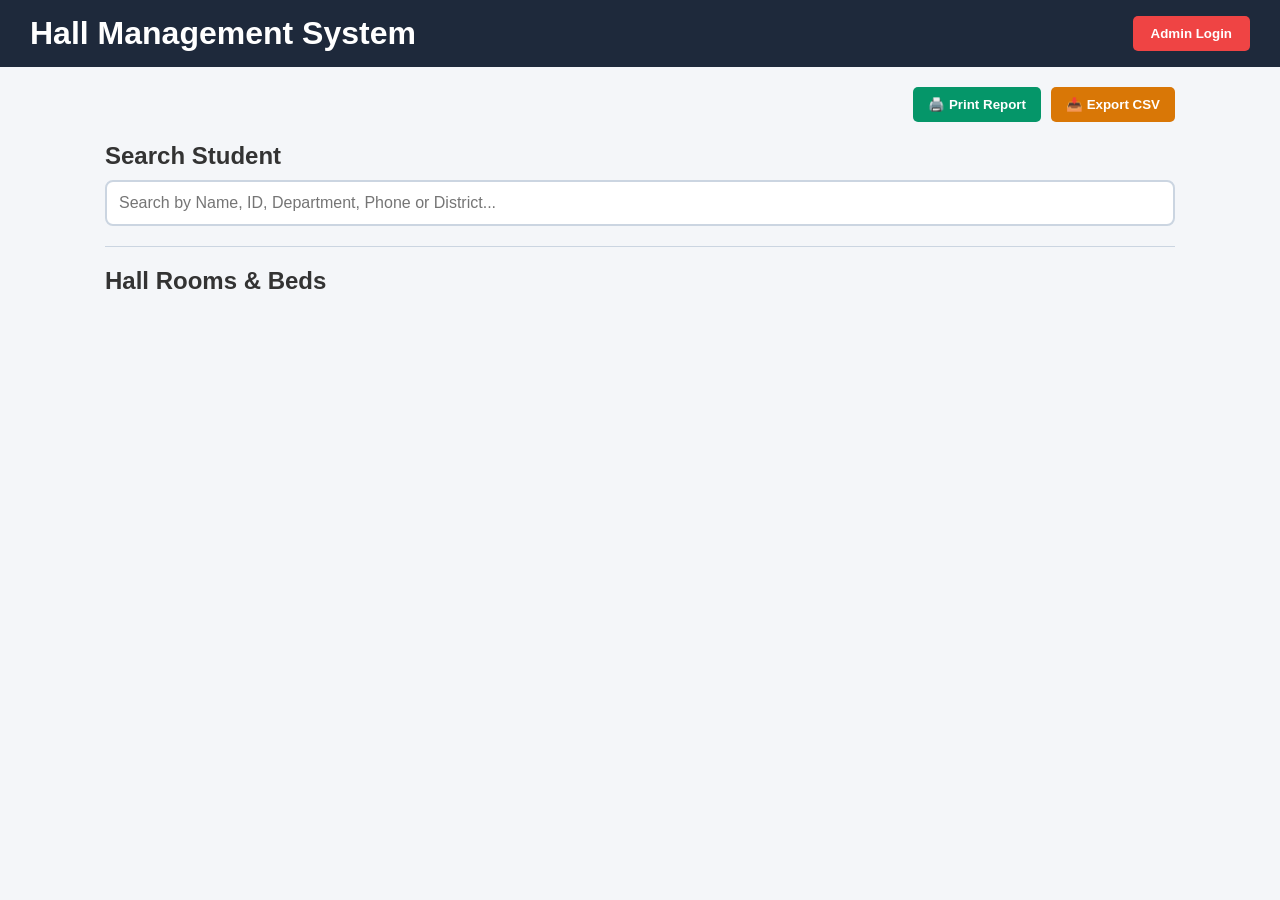
==== index.html @ c1db9e3f "Add files via upload" ====
<!DOCTYPE html>
<html lang="bn">
<head>
    <meta charset="UTF-8">
    <meta name="viewport" content="width=device-width, initial-scale=1.0">
    <title>Hall Management System</title>
    <link rel="stylesheet" href="style.css">
</head>
<body>
    <header>
        <h1>Hall Management System <span id="admin-badge" style="display: none;">(Admin Mode)</span></h1>
        <button id="admin-btn" onclick="toggleAdminMode()">Admin Login</button>
    </header>

    <div class="container">
        <!-- Print & Export Buttons -->
        <div style="display: flex; gap: 10px; margin-bottom: 20px; justify-content: flex-end;">
            <button onclick="printHallReport()" style="background: #059669; color: white; border: none; padding: 10px 15px; border-radius: 5px; cursor: pointer; font-weight: bold;">🖨️ Print Report</button>
            <button onclick="exportToCSV()" style="background: #d97706; color: white; border: none; padding: 10px 15px; border-radius: 5px; cursor: pointer; font-weight: bold;">📥 Export CSV</button>
        </div>

        <section class="search-section">
            <h2>Search Student</h2>
            <input type="text" id="search-input" onkeyup="searchStudent()" placeholder="Search by Name, ID, Department, Phone or District...">
            <div id="search-results"></div>
        </section>
        
        <hr>
        
        <section class="room-section">
            <h2>Hall Rooms & Beds</h2>
            <p id="admin-hint" style="display: none; color: #38bdf8; margin-top: 5px; font-size: 14px;">
                * Admin Mode Active: Click on any <b>Empty Bed</b> to add a student, or click an <b>Occupied Bed</b> to view/edit/remove.
            </p>
            <div id="room-list" class="room-grid"></div>
        </section>
    </div>

    <!-- Add Student Modal -->
    <div id="admin-modal" class="modal">
        <div class="modal-content">
            <span class="close-btn" onclick="closeAdminPanel()">&times;</span>
            <h2>Add Student to Seat</h2>
            <form id="add-student-form" onsubmit="saveStudent(event)">
                <input type="text" id="st-name" placeholder="Student Name" required>
                <input type="text" id="st-id" placeholder="Student ID" required>
                <input type="text" id="st-dept" placeholder="Department" required>
                <input type="text" id="st-phone" placeholder="Phone Number" required>
                <input type="text" id="st-blood" placeholder="Blood Group (e.g. A+)" required>
                <input type="text" id="st-district" placeholder="District" required>
                
                <div style="display: flex; gap: 8px;">
                    <input type="number" id="st-floor" placeholder="Floor" readonly required style="background: #e2e8f0; color: #333; cursor: not-allowed;">
                    <input type="number" id="st-room" placeholder="Room" readonly required style="background: #e2e8f0; color: #333; cursor: not-allowed;">
                    <input type="text" id="st-bed" placeholder="Bed" readonly required style="background: #e2e8f0; color: #333; cursor: not-allowed;">
                </div>
                
                <label style="font-size: 13px; font-weight: bold; margin-top: 8px; display: block; text-align: left;">Upload Student Photo:</label>
                <input type="file" id="st-image-file" accept="image/*">
                
                <button type="submit" class="submit-btn">Save Student Data</button>
            </form>
        </div>
    </div>

    <!-- Edit Student Modal -->
    <div id="edit-modal" class="modal">
        <div class="modal-content">
            <span class="close-btn" onclick="closeEditModal()">&times;</span>
            <h2>Edit Student Information</h2>
            <form id="edit-student-form" onsubmit="updateStudent(event)">
                <input type="hidden" id="edit-st-original-id">
                <input type="text" id="edit-st-name" placeholder="Student Name" required>
                <input type="text" id="edit-st-id" placeholder="Student ID" required>
                <input type="text" id="edit-st-dept" placeholder="Department" required>
                <input type="text" id="edit-st-phone" placeholder="Phone Number" required>
                <input type="text" id="edit-st-blood" placeholder="Blood Group (e.g. A+)" required>
                <input type="text" id="edit-st-district" placeholder="District" required>
                
                <div style="display: flex; gap: 8px;">
                    <input type="number" id="edit-st-floor" placeholder="Floor" readonly required style="background: #e2e8f0; color: #333; cursor: not-allowed;">
                    <input type="number" id="edit-st-room" placeholder="Room" readonly required style="background: #e2e8f0; color: #333; cursor: not-allowed;">
                    <input type="text" id="edit-st-bed" placeholder="Bed" readonly required style="background: #e2e8f0; color: #333; cursor: not-allowed;">
                </div>
                
                <button type="submit" class="submit-btn" style="background: #0284c7; margin-top: 15px;">Update Student Data</button>
            </form>
        </div>
    </div>

    <!-- Info Modal -->
    <div id="info-modal" class="modal">
        <div class="modal-content" style="max-width: 550px;">
            <span class="close-btn" onclick="closeInfoModal()">&times;</span>
            <h2>Student Information</h2>
            <div id="student-details-container" style="display: flex; gap: 20px; align-items: center; margin-top: 15px; text-align: left;">
                <div id="student-details" style="flex: 1;"></div>
                <div id="student-image-box" style="width: 130px; text-align: center;">
                    <img id="st-profile-pic" src="" alt="Student Photo" style="width: 120px; height: 140px; object-fit: cover; border-radius: 8px; border: 2px solid #cbd5e1;">
                </div>
            </div>
            <div id="admin-actions-container" style="margin-top: 20px; display: flex; justify-content: flex-end; gap: 10px;"></div>
        </div>
    </div>

    <script src="script.js" type="module"></script>
</body>
</html>
---- style.css ----
* {
    box-sizing: border-box;
    font-family: 'Segoe UI', Tahoma, Geneva, Verdana, sans-serif;
    margin: 0;
    padding: 0;
}

body {
    background-color: #f4f6f9;
    color: #333;
    transition: background-color 0.3s ease, color 0.3s ease;
}

header {
    background-color: #1e293b;
    color: white;
    padding: 15px 30px;
    display: flex;
    justify-content: space-between;
    align-items: center;
}

#admin-badge {
    font-size: 14px;
    background-color: #ef4444;
    padding: 3px 8px;
    border-radius: 4px;
    vertical-align: middle;
}

#admin-btn {
    background-color: #ef4444;
    color: white;
    border: none;
    padding: 10px 18px;
    border-radius: 5px;
    cursor: pointer;
    font-weight: bold;
}

.container {
    max-width: 1100px;
    margin: 20px auto;
    padding: 0 15px;
}

.search-section {
    margin-bottom: 20px;
}

#search-input {
    width: 100%;
    padding: 12px;
    margin-top: 10px;
    font-size: 16px;
    border: 2px solid #cbd5e1;
    border-radius: 8px;
}

hr {
    border: 0;
    border-top: 1px solid #cbd5e1;
    margin: 20px 0;
}

.room-grid {
    display: grid;
    grid-template-columns: repeat(auto-fill, minmax(250px, 1fr));
    gap: 20px;
    margin-top: 20px;
}

.room-card {
    background: white;
    border-radius: 8px;
    padding: 15px;
    box-shadow: 0 4px 6px rgba(0,0,0,0.1);
}

.bed-container {
    display: flex;
    gap: 10px;
    flex-wrap: wrap;
    margin-top: 10px;
}

.bed {
    padding: 8px 12px;
    border-radius: 5px;
    font-size: 14px;
    font-weight: bold;
    cursor: pointer;
}

.bed.occupied {
    background-color: #fca5a5;
    color: #991b1b;
    border: 1px solid #ef4444;
}

.bed.empty {
    background-color: #86efac;
    color: #166534;
    border: 1px solid #22c55e;
}

/* Admin Mode Dark Theme */
body.admin-mode {
    background-color: #090d16;
    color: #f8fafc;
}

body.admin-mode header {
    background-color: #000000;
    border-bottom: 1px solid #1e293b;
}

body.admin-mode #search-input {
    background-color: #1e293b;
    color: white;
    border-color: #334155;
}

body.admin-mode hr {
    border-top-color: #1e293b;
}

body.admin-mode .room-card {
    background-color: #111827;
    border: 1px solid #1f2937;
    box-shadow: 0 4px 10px rgba(0,0,0,0.5);
}

body.admin-mode .modal-content {
    background-color: #1e293b;
    color: #f8fafc;
    border: 1px solid #334155;
}

body.admin-mode form input {
    background-color: #0f172a;
    color: white;
    border-color: #334155;
}

/* Modal Styling */
.modal {
    display: none;
    position: fixed;
    top: 0; 
    left: 0; 
    width: 100%; 
    height: 100%;
    background: rgba(0,0,0,0.75);
    justify-content: center;
    align-items: center;
    z-index: 1000;
}

.modal-content {
    background: white;
    padding: 25px;
    border-radius: 8px;
    width: 90%;
    max-width: 450px;
    position: relative;
}

.close-btn {
    position: absolute;
    top: 10px; 
    right: 15px;
    font-size: 24px;
    cursor: pointer;
}

form input {
    width: 100%;
    padding: 8px;
    margin: 6px 0;
    border: 1px solid #ccc;
    border-radius: 4px;
}

.submit-btn {
    width: 100%;
    background: #2563eb;
    color: white;
    padding: 10px;
    border: none;
    margin-top: 10px;
    cursor: pointer;
    border-radius: 4px;
    font-weight: bold;
}

.edit-btn {
    background: #0284c7;
    color: white;
    border: none;
    padding: 8px 14px;
    border-radius: 5px;
    cursor: pointer;
    font-weight: bold;
}

.delete-btn {
    background: #dc2626;
    color: white;
    border: none;
    padding: 8px 14px;
    border-radius: 5px;
    cursor: pointer;
    font-weight: bold;
}
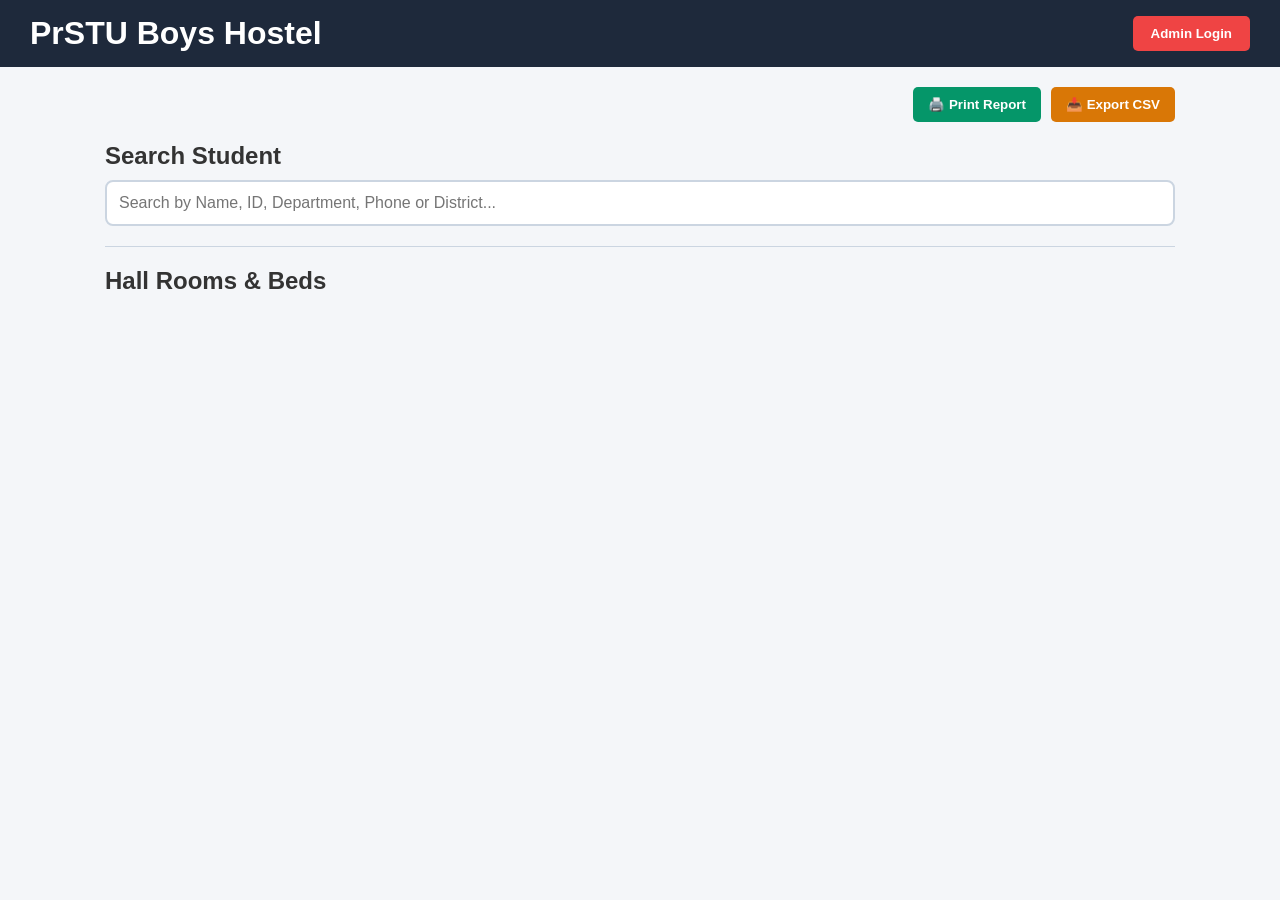
==== commit c30c35ff: "Add files via upload" ====
--- a/index.html
+++ b/index.html
@@ -3,12 +3,12 @@
 <head>
     <meta charset="UTF-8">
     <meta name="viewport" content="width=device-width, initial-scale=1.0">
-    <title>Hall Management System</title>
+    <title>PrSTU Boys Hostel</title>
     <link rel="stylesheet" href="style.css">
 </head>
 <body>
     <header>
-        <h1>Hall Management System <span id="admin-badge" style="display: none;">(Admin Mode)</span></h1>
+        <h1>PrSTU Boys Hostel <span id="admin-badge" style="display: none;">(Admin Mode)</span></h1>
         <button id="admin-btn" onclick="toggleAdminMode()">Admin Login</button>
     </header>
 
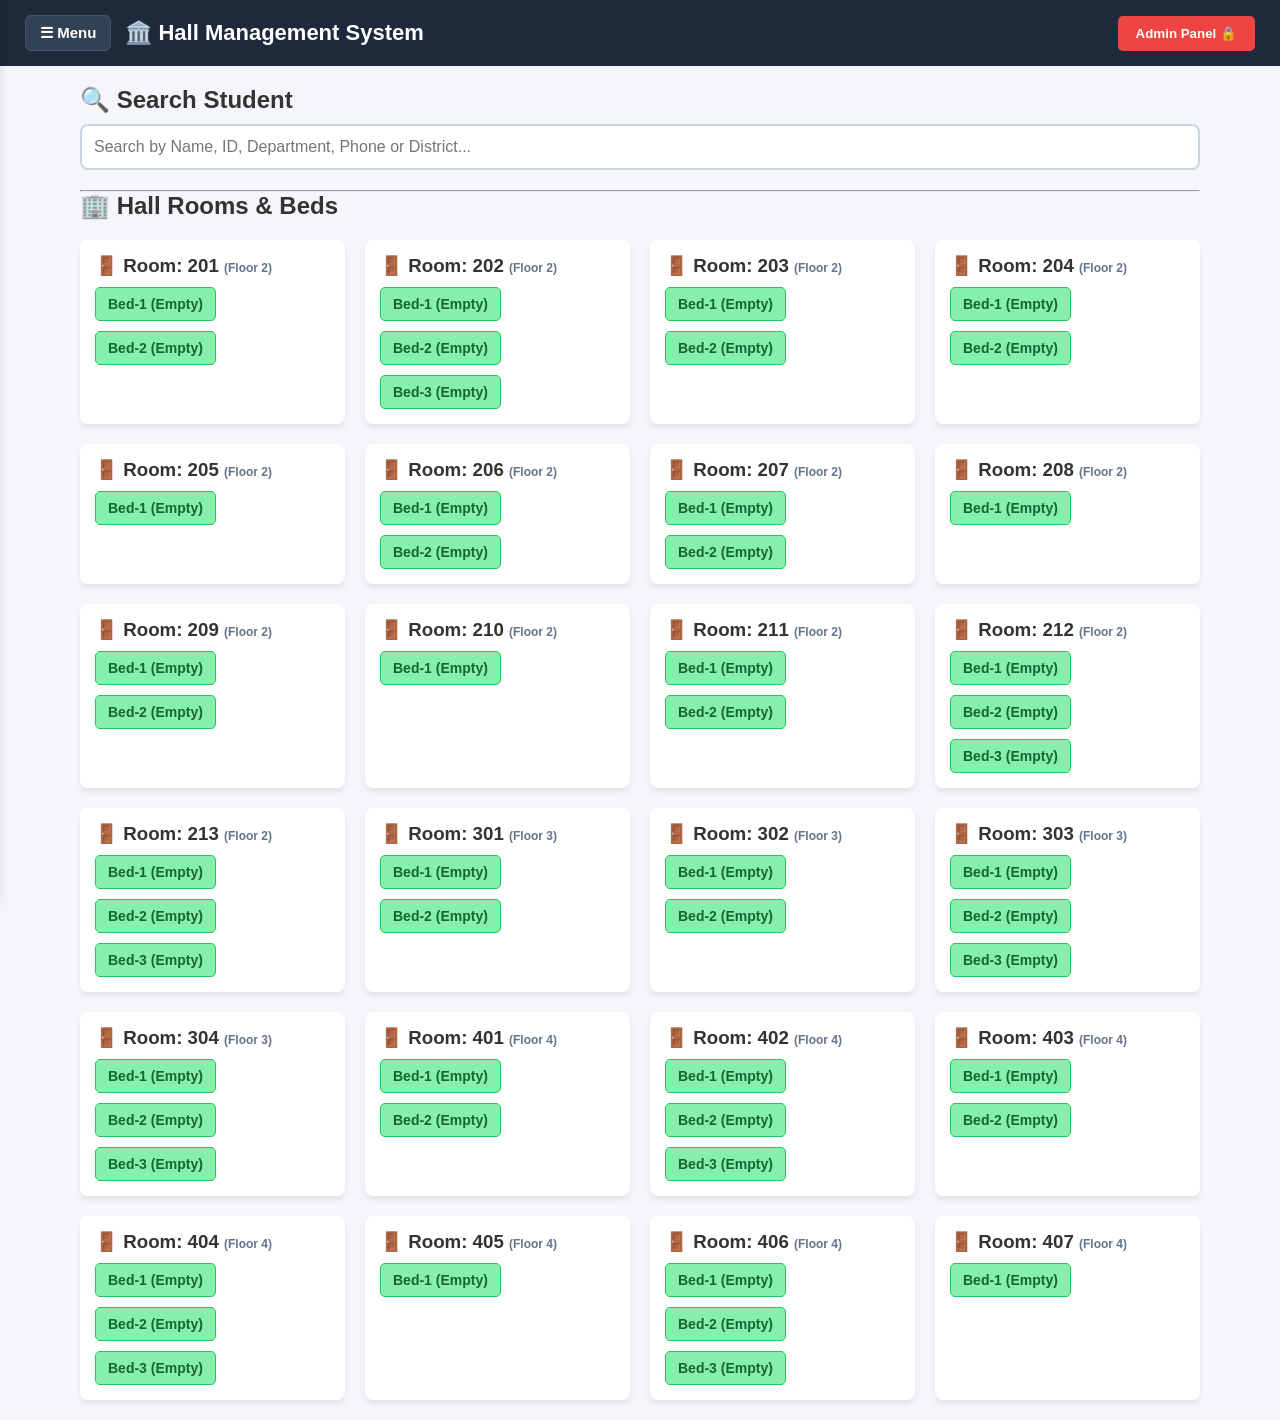
==== commit e4cdd837: "Add files via upload" ====
--- a/index.html
+++ b/index.html
@@ -1,108 +1,72 @@
 <!DOCTYPE html>
 <html lang="bn">
 <head>
-    <meta charset="UTF-8">
-    <meta name="viewport" content="width=device-width, initial-scale=1.0">
-    <title>PrSTU Boys Hostel</title>
-    <link rel="stylesheet" href="style.css">
+  <meta charset="UTF-8">
+  <meta name="viewport" content="width=device-width, initial-scale=1.0">
+  <title>Hall Management System</title>
+  <link rel="stylesheet" href="style.css">
 </head>
 <body>
-    <header>
-        <h1>PrSTU Boys Hostel <span id="admin-badge" style="display: none;">(Admin Mode)</span></h1>
-        <button id="admin-btn" onclick="toggleAdminMode()">Admin Login</button>
-    </header>
 
-    <div class="container">
-        <!-- Print & Export Buttons -->
-        <div style="display: flex; gap: 10px; margin-bottom: 20px; justify-content: flex-end;">
-            <button onclick="printHallReport()" style="background: #059669; color: white; border: none; padding: 10px 15px; border-radius: 5px; cursor: pointer; font-weight: bold;">🖨️ Print Report</button>
-            <button onclick="exportToCSV()" style="background: #d97706; color: white; border: none; padding: 10px 15px; border-radius: 5px; cursor: pointer; font-weight: bold;">📥 Export CSV</button>
+  <!-- Left Slide-Out Navigation Drawer -->
+  <div id="nav-overlay" class="nav-overlay" onclick="closeNavDrawer()"></div>
+  <aside id="left-drawer" class="left-drawer">
+    <div class="drawer-header">
+      <h3>🧭 Navigation</h3>
+      <button class="drawer-close" onclick="closeNavDrawer()">&times;</button>
+    </div>
+    <nav class="drawer-links">
+      <a href="index.html" class="active">🏠 Rooms & Beds</a>
+      <a href="meal.html">🍽️ Meal System</a>
+      <a href="meal-cost.html">🧾 Meal Total Cost</a>
+      <a href="javascript:void(0)" onclick="goToAdminPage()">⚙️ Admin Panel</a>
+      <a href="javascript:void(0)" onclick="goToMealManagerPage()">👨‍🍳 Meal Manager</a>
+    </nav>
+  </aside>
+
+  <!-- Header Section -->
+  <header>
+    <div class="header-left">
+      <button class="menu-btn" onclick="openNavDrawer()">☰ Menu</button>
+      <h1>🏛️ Hall Management System</h1>
+    </div>
+    <button id="admin-btn" onclick="goToAdminPage()">Admin Panel 🔒</button>
+  </header>
+
+  <div class="container">
+
+    <!-- Search Section (User Panel) -->
+    <section class="search-section">
+      <h2>🔍 Search Student</h2>
+      <input type="text" id="search-input" onkeyup="searchStudent()" placeholder="Search by Name, ID, Department, Phone or District...">
+      <div id="search-results"></div>
+    </section>
+
+    <hr>
+
+    <!-- Room List & Visual Bed Layout Section -->
+    <section class="room-section">
+      <h2>🏢 Hall Rooms & Beds</h2>
+      <div id="room-list" class="room-grid"></div>
+    </section>
+
+  </div>
+
+  <!-- Student Info Modal -->
+  <div id="info-modal" class="modal">
+    <div class="modal-content" style="max-width: 550px;">
+      <span class="close-btn" onclick="closeInfoModal()">&times;</span>
+      <h2>👤 Student Information</h2>
+
+      <div id="student-details-container" style="display: flex; gap: 20px; align-items: center; margin-top: 15px; text-align: left;">
+        <div id="student-details" style="flex: 1;"></div>
+        <div id="student-image-box" style="width: 130px; text-align: center;">
+          <img id="st-profile-pic" src="" alt="Student Photo" style="width: 120px; height: 140px; object-fit: cover; border-radius: 8px; border: 2px solid #cbd5e1;">
         </div>
+      </div>
+    </div>
+  </div>
 
-        <section class="search-section">
-            <h2>Search Student</h2>
-            <input type="text" id="search-input" onkeyup="searchStudent()" placeholder="Search by Name, ID, Department, Phone or District...">
-            <div id="search-results"></div>
-        </section>
-        
-        <hr>
-        
-        <section class="room-section">
-            <h2>Hall Rooms & Beds</h2>
-            <p id="admin-hint" style="display: none; color: #38bdf8; margin-top: 5px; font-size: 14px;">
-                * Admin Mode Active: Click on any <b>Empty Bed</b> to add a student, or click an <b>Occupied Bed</b> to view/edit/remove.
-            </p>
-            <div id="room-list" class="room-grid"></div>
-        </section>
-    </div>
-
-    <!-- Add Student Modal -->
-    <div id="admin-modal" class="modal">
-        <div class="modal-content">
-            <span class="close-btn" onclick="closeAdminPanel()">&times;</span>
-            <h2>Add Student to Seat</h2>
-            <form id="add-student-form" onsubmit="saveStudent(event)">
-                <input type="text" id="st-name" placeholder="Student Name" required>
-                <input type="text" id="st-id" placeholder="Student ID" required>
-                <input type="text" id="st-dept" placeholder="Department" required>
-                <input type="text" id="st-phone" placeholder="Phone Number" required>
-                <input type="text" id="st-blood" placeholder="Blood Group (e.g. A+)" required>
-                <input type="text" id="st-district" placeholder="District" required>
-                
-                <div style="display: flex; gap: 8px;">
-                    <input type="number" id="st-floor" placeholder="Floor" readonly required style="background: #e2e8f0; color: #333; cursor: not-allowed;">
-                    <input type="number" id="st-room" placeholder="Room" readonly required style="background: #e2e8f0; color: #333; cursor: not-allowed;">
-                    <input type="text" id="st-bed" placeholder="Bed" readonly required style="background: #e2e8f0; color: #333; cursor: not-allowed;">
-                </div>
-                
-                <label style="font-size: 13px; font-weight: bold; margin-top: 8px; display: block; text-align: left;">Upload Student Photo:</label>
-                <input type="file" id="st-image-file" accept="image/*">
-                
-                <button type="submit" class="submit-btn">Save Student Data</button>
-            </form>
-        </div>
-    </div>
-
-    <!-- Edit Student Modal -->
-    <div id="edit-modal" class="modal">
-        <div class="modal-content">
-            <span class="close-btn" onclick="closeEditModal()">&times;</span>
-            <h2>Edit Student Information</h2>
-            <form id="edit-student-form" onsubmit="updateStudent(event)">
-                <input type="hidden" id="edit-st-original-id">
-                <input type="text" id="edit-st-name" placeholder="Student Name" required>
-                <input type="text" id="edit-st-id" placeholder="Student ID" required>
-                <input type="text" id="edit-st-dept" placeholder="Department" required>
-                <input type="text" id="edit-st-phone" placeholder="Phone Number" required>
-                <input type="text" id="edit-st-blood" placeholder="Blood Group (e.g. A+)" required>
-                <input type="text" id="edit-st-district" placeholder="District" required>
-                
-                <div style="display: flex; gap: 8px;">
-                    <input type="number" id="edit-st-floor" placeholder="Floor" readonly required style="background: #e2e8f0; color: #333; cursor: not-allowed;">
-                    <input type="number" id="edit-st-room" placeholder="Room" readonly required style="background: #e2e8f0; color: #333; cursor: not-allowed;">
-                    <input type="text" id="edit-st-bed" placeholder="Bed" readonly required style="background: #e2e8f0; color: #333; cursor: not-allowed;">
-                </div>
-                
-                <button type="submit" class="submit-btn" style="background: #0284c7; margin-top: 15px;">Update Student Data</button>
-            </form>
-        </div>
-    </div>
-
-    <!-- Info Modal -->
-    <div id="info-modal" class="modal">
-        <div class="modal-content" style="max-width: 550px;">
-            <span class="close-btn" onclick="closeInfoModal()">&times;</span>
-            <h2>Student Information</h2>
-            <div id="student-details-container" style="display: flex; gap: 20px; align-items: center; margin-top: 15px; text-align: left;">
-                <div id="student-details" style="flex: 1;"></div>
-                <div id="student-image-box" style="width: 130px; text-align: center;">
-                    <img id="st-profile-pic" src="" alt="Student Photo" style="width: 120px; height: 140px; object-fit: cover; border-radius: 8px; border: 2px solid #cbd5e1;">
-                </div>
-            </div>
-            <div id="admin-actions-container" style="margin-top: 20px; display: flex; justify-content: flex-end; gap: 10px;"></div>
-        </div>
-    </div>
-
-    <script src="script.js" type="module"></script>
+  <script src="script.js"></script>
 </body>
 </html>
--- a/style.css
+++ b/style.css
@@ -1,215 +1,238 @@
 * {
-    box-sizing: border-box;
-    font-family: 'Segoe UI', Tahoma, Geneva, Verdana, sans-serif;
-    margin: 0;
-    padding: 0;
+  box-sizing: border-box;
+  font-family: 'Segoe UI', Tahoma, Geneva, Verdana, sans-serif;
+  margin: 0;
+  padding: 0;
 }
 
 body {
-    background-color: #f4f6f9;
-    color: #333;
-    transition: background-color 0.3s ease, color 0.3s ease;
+  background-color: #f4f6f9;
+  color: #333;
 }
 
 header {
-    background-color: #1e293b;
-    color: white;
-    padding: 15px 30px;
-    display: flex;
-    justify-content: space-between;
-    align-items: center;
-}
-
-#admin-badge {
-    font-size: 14px;
-    background-color: #ef4444;
-    padding: 3px 8px;
-    border-radius: 4px;
-    vertical-align: middle;
+  background-color: #1e293b;
+  color: white;
+  padding: 15px 25px;
+  display: flex;
+  justify-content: space-between;
+  align-items: center;
+  flex-wrap: wrap;
+  gap: 10px;
+}
+
+.header-left {
+  display: flex;
+  align-items: center;
+  gap: 14px;
+}
+
+header h1 {
+  font-size: 22px;
+}
+
+.menu-btn {
+  background-color: #334155;
+  color: white;
+  border: 1px solid #475569;
+  padding: 8px 14px;
+  border-radius: 6px;
+  cursor: pointer;
+  font-size: 15px;
+  font-weight: bold;
+}
+
+.menu-btn:hover {
+  background-color: #475569;
+}
+
+/* Left Side Popup Drawer */
+.nav-overlay {
+  display: none;
+  position: fixed;
+  inset: 0;
+  background: rgba(0, 0, 0, 0.45);
+  z-index: 1999;
+}
+
+.nav-overlay.active {
+  display: block;
+}
+
+.left-drawer {
+  position: fixed;
+  top: 0;
+  left: -280px;
+  width: 270px;
+  height: 100%;
+  background: #0f172a;
+  color: white;
+  z-index: 2000;
+  transition: left 0.25s ease;
+  display: flex;
+  flex-direction: column;
+  box-shadow: 4px 0 15px rgba(0, 0, 0, 0.25);
+}
+
+.left-drawer.open {
+  left: 0;
+}
+
+.drawer-header {
+  padding: 18px 20px;
+  border-bottom: 1px solid #1e293b;
+  display: flex;
+  justify-content: space-between;
+  align-items: center;
+}
+
+.drawer-close {
+  background: none;
+  border: none;
+  color: #cbd5e1;
+  font-size: 26px;
+  cursor: pointer;
+}
+
+.drawer-links {
+  display: flex;
+  flex-direction: column;
+  padding: 12px;
+  gap: 8px;
+}
+
+.drawer-links a {
+  color: #e2e8f0;
+  text-decoration: none;
+  padding: 12px 14px;
+  border-radius: 8px;
+  font-weight: 600;
+  font-size: 15px;
+}
+
+.drawer-links a:hover,
+.drawer-links a.active {
+  background: #2563eb;
+  color: white;
 }
 
 #admin-btn {
-    background-color: #ef4444;
-    color: white;
-    border: none;
-    padding: 10px 18px;
-    border-radius: 5px;
-    cursor: pointer;
-    font-weight: bold;
+  background-color: #ef4444;
+  color: white;
+  border: none;
+  padding: 10px 18px;
+  border-radius: 5px;
+  cursor: pointer;
+  font-weight: bold;
 }
 
 .container {
-    max-width: 1100px;
-    margin: 20px auto;
-    padding: 0 15px;
+  max-width: 1150px;
+  margin: 20px auto;
+  padding: 0 15px;
 }
 
 .search-section {
-    margin-bottom: 20px;
+  margin-bottom: 20px;
 }
 
 #search-input {
-    width: 100%;
-    padding: 12px;
-    margin-top: 10px;
-    font-size: 16px;
-    border: 2px solid #cbd5e1;
-    border-radius: 8px;
-}
-
-hr {
-    border: 0;
-    border-top: 1px solid #cbd5e1;
-    margin: 20px 0;
+  width: 100%;
+  padding: 12px;
+  margin-top: 10px;
+  font-size: 16px;
+  border: 2px solid #cbd5e1;
+  border-radius: 8px;
 }
 
 .room-grid {
-    display: grid;
-    grid-template-columns: repeat(auto-fill, minmax(250px, 1fr));
-    gap: 20px;
-    margin-top: 20px;
+  display: grid;
+  grid-template-columns: repeat(auto-fill, minmax(250px, 1fr));
+  gap: 20px;
+  margin-top: 20px;
 }
 
 .room-card {
-    background: white;
-    border-radius: 8px;
-    padding: 15px;
-    box-shadow: 0 4px 6px rgba(0,0,0,0.1);
+  background: white;
+  border-radius: 8px;
+  padding: 15px;
+  box-shadow: 0 4px 6px rgba(0,0,0,0.08);
 }
 
 .bed-container {
-    display: flex;
-    gap: 10px;
-    flex-wrap: wrap;
-    margin-top: 10px;
+  display: flex;
+  gap: 10px;
+  flex-wrap: wrap;
+  margin-top: 10px;
 }
 
 .bed {
-    padding: 8px 12px;
-    border-radius: 5px;
-    font-size: 14px;
-    font-weight: bold;
-    cursor: pointer;
+  padding: 8px 12px;
+  border-radius: 5px;
+  cursor: pointer;
+  font-size: 14px;
+  font-weight: bold;
 }
 
 .bed.occupied {
-    background-color: #fca5a5;
-    color: #991b1b;
-    border: 1px solid #ef4444;
+  background-color: #fca5a5;
+  color: #991b1b;
+  border: 1px solid #ef4444;
 }
 
 .bed.empty {
-    background-color: #86efac;
-    color: #166534;
-    border: 1px solid #22c55e;
-}
-
-/* Admin Mode Dark Theme */
-body.admin-mode {
-    background-color: #090d16;
-    color: #f8fafc;
-}
-
-body.admin-mode header {
-    background-color: #000000;
-    border-bottom: 1px solid #1e293b;
-}
-
-body.admin-mode #search-input {
-    background-color: #1e293b;
-    color: white;
-    border-color: #334155;
-}
-
-body.admin-mode hr {
-    border-top-color: #1e293b;
-}
-
-body.admin-mode .room-card {
-    background-color: #111827;
-    border: 1px solid #1f2937;
-    box-shadow: 0 4px 10px rgba(0,0,0,0.5);
-}
-
-body.admin-mode .modal-content {
-    background-color: #1e293b;
-    color: #f8fafc;
-    border: 1px solid #334155;
-}
-
-body.admin-mode form input {
-    background-color: #0f172a;
-    color: white;
-    border-color: #334155;
-}
-
-/* Modal Styling */
+  background-color: #86efac;
+  color: #166534;
+  border: 1px solid #22c55e;
+}
+
 .modal {
-    display: none;
-    position: fixed;
-    top: 0; 
-    left: 0; 
-    width: 100%; 
-    height: 100%;
-    background: rgba(0,0,0,0.75);
-    justify-content: center;
-    align-items: center;
-    z-index: 1000;
+  display: none;
+  position: fixed;
+  top: 0; left: 0; width: 100%; height: 100%;
+  background: rgba(0,0,0,0.5);
+  justify-content: center;
+  align-items: center;
+  z-index: 1000;
 }
 
 .modal-content {
-    background: white;
-    padding: 25px;
-    border-radius: 8px;
-    width: 90%;
-    max-width: 450px;
-    position: relative;
+  background: white;
+  padding: 25px;
+  border-radius: 8px;
+  width: 90%;
+  max-width: 450px;
+  max-height: 90vh;
+  overflow-y: auto;
+  position: relative;
 }
 
 .close-btn {
-    position: absolute;
-    top: 10px; 
-    right: 15px;
-    font-size: 24px;
-    cursor: pointer;
-}
-
-form input {
-    width: 100%;
-    padding: 8px;
-    margin: 6px 0;
-    border: 1px solid #ccc;
-    border-radius: 4px;
+  position: absolute;
+  top: 10px; right: 15px;
+  font-size: 24px;
+  cursor: pointer;
+}
+
+form input,
+form select {
+  width: 100%;
+  padding: 9px;
+  margin: 6px 0;
+  border: 1px solid #cbd5e1;
+  border-radius: 5px;
+  font-size: 14px;
 }
 
 .submit-btn {
-    width: 100%;
-    background: #2563eb;
-    color: white;
-    padding: 10px;
-    border: none;
-    margin-top: 10px;
-    cursor: pointer;
-    border-radius: 4px;
-    font-weight: bold;
-}
-
-.edit-btn {
-    background: #0284c7;
-    color: white;
-    border: none;
-    padding: 8px 14px;
-    border-radius: 5px;
-    cursor: pointer;
-    font-weight: bold;
-}
-
-.delete-btn {
-    background: #dc2626;
-    color: white;
-    border: none;
-    padding: 8px 14px;
-    border-radius: 5px;
-    cursor: pointer;
-    font-weight: bold;
+  width: 100%;
+  background: #2563eb;
+  color: white;
+  padding: 11px;
+  border: none;
+  margin-top: 10px;
+  cursor: pointer;
+  border-radius: 5px;
+  font-weight: bold;
+  font-size: 15px;
 }
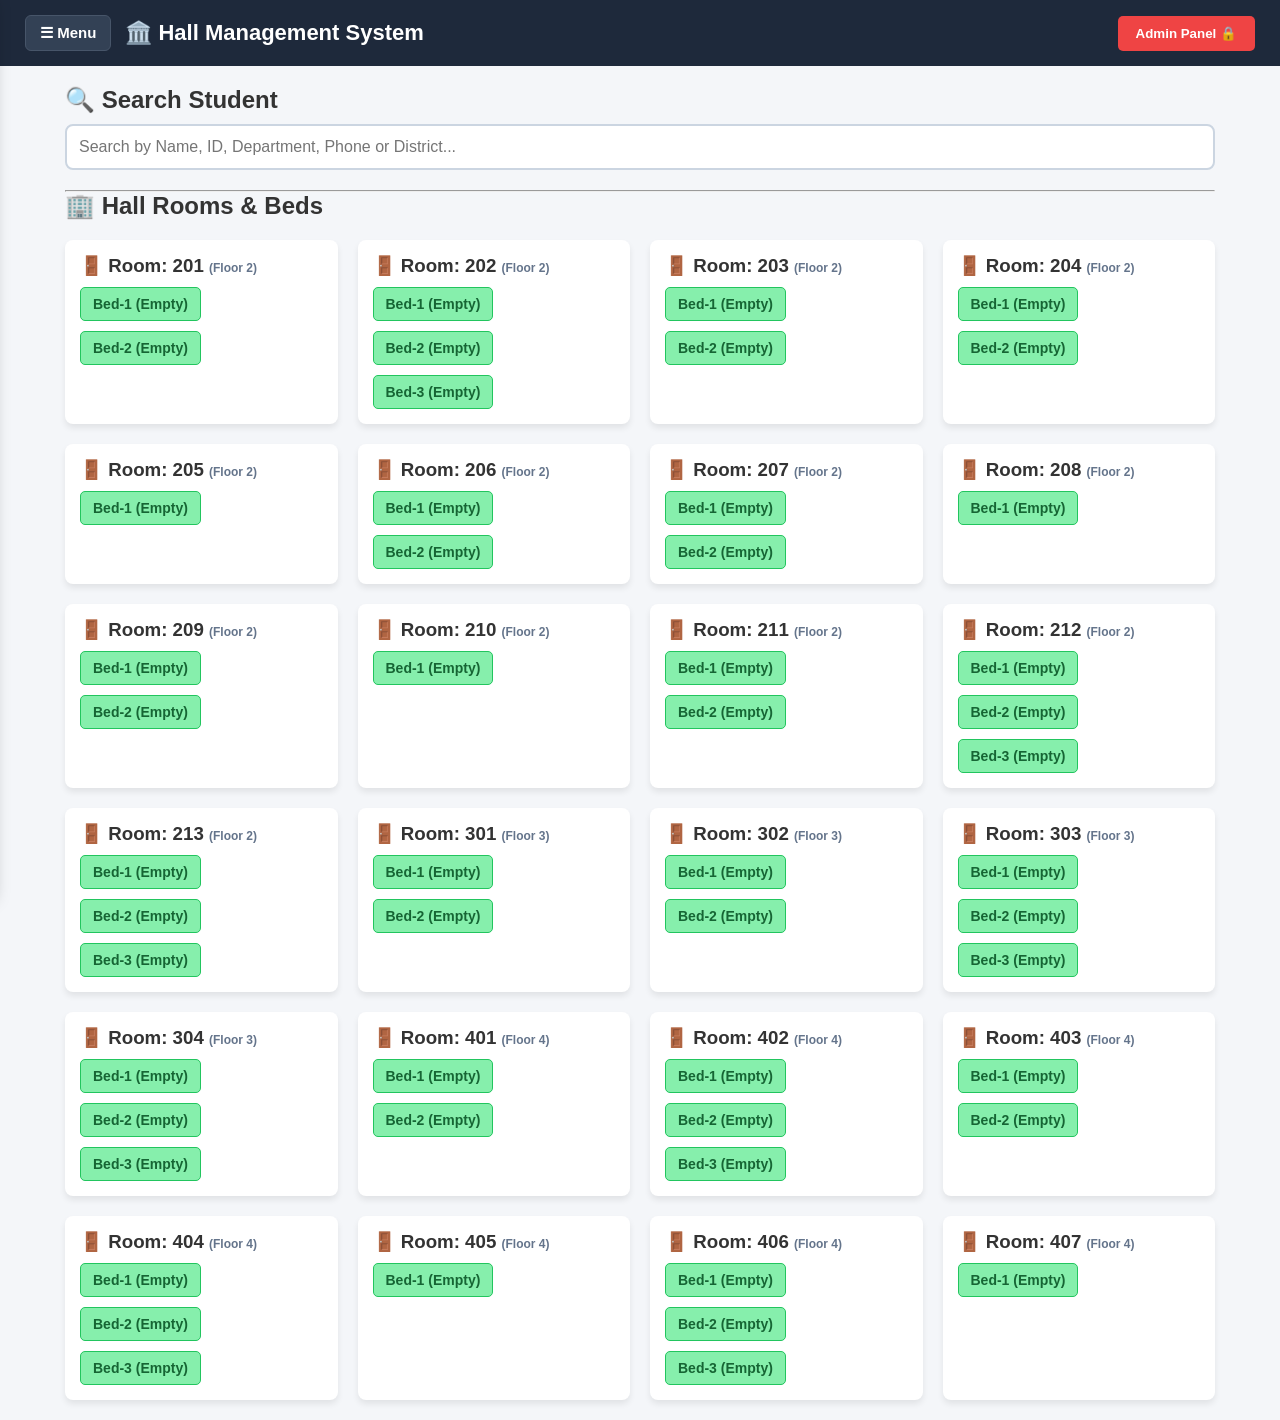
==== commit 5627732f: "Add files via upload" ====
--- a/index.html
+++ b/index.html
@@ -8,7 +8,6 @@
 </head>
 <body>
 
-  <!-- Left Slide-Out Navigation Drawer -->
   <div id="nav-overlay" class="nav-overlay" onclick="closeNavDrawer()"></div>
   <aside id="left-drawer" class="left-drawer">
     <div class="drawer-header">
@@ -19,12 +18,12 @@
       <a href="index.html" class="active">🏠 Rooms & Beds</a>
       <a href="meal.html">🍽️ Meal System</a>
       <a href="meal-cost.html">🧾 Meal Total Cost</a>
+      <a href="meal-graph.html">📈 Meal Graph</a>
       <a href="javascript:void(0)" onclick="goToAdminPage()">⚙️ Admin Panel</a>
       <a href="javascript:void(0)" onclick="goToMealManagerPage()">👨‍🍳 Meal Manager</a>
     </nav>
   </aside>
 
-  <!-- Header Section -->
   <header>
     <div class="header-left">
       <button class="menu-btn" onclick="openNavDrawer()">☰ Menu</button>
@@ -34,8 +33,6 @@
   </header>
 
   <div class="container">
-
-    <!-- Search Section (User Panel) -->
     <section class="search-section">
       <h2>🔍 Search Student</h2>
       <input type="text" id="search-input" onkeyup="searchStudent()" placeholder="Search by Name, ID, Department, Phone or District...">
@@ -44,20 +41,16 @@
 
     <hr>
 
-    <!-- Room List & Visual Bed Layout Section -->
     <section class="room-section">
       <h2>🏢 Hall Rooms & Beds</h2>
       <div id="room-list" class="room-grid"></div>
     </section>
-
   </div>
 
-  <!-- Student Info Modal -->
   <div id="info-modal" class="modal">
     <div class="modal-content" style="max-width: 550px;">
       <span class="close-btn" onclick="closeInfoModal()">&times;</span>
       <h2>👤 Student Information</h2>
-
       <div id="student-details-container" style="display: flex; gap: 20px; align-items: center; margin-top: 15px; text-align: left;">
         <div id="student-details" style="flex: 1;"></div>
         <div id="student-image-box" style="width: 130px; text-align: center;">
--- a/style.css
+++ b/style.css
@@ -127,7 +127,7 @@
 }
 
 .container {
-  max-width: 1150px;
+  max-width: 1180px;
   margin: 20px auto;
   padding: 0 15px;
 }
@@ -156,7 +156,7 @@
   background: white;
   border-radius: 8px;
   padding: 15px;
-  box-shadow: 0 4px 6px rgba(0,0,0,0.08);
+  box-shadow: 0 4px 6px rgba(0, 0, 0, 0.08);
 }
 
 .bed-container {
@@ -189,8 +189,11 @@
 .modal {
   display: none;
   position: fixed;
-  top: 0; left: 0; width: 100%; height: 100%;
-  background: rgba(0,0,0,0.5);
+  top: 0;
+  left: 0;
+  width: 100%;
+  height: 100%;
+  background: rgba(0, 0, 0, 0.5);
   justify-content: center;
   align-items: center;
   z-index: 1000;
@@ -209,7 +212,8 @@
 
 .close-btn {
   position: absolute;
-  top: 10px; right: 15px;
+  top: 10px;
+  right: 15px;
   font-size: 24px;
   cursor: pointer;
 }
@@ -235,4 +239,10 @@
   border-radius: 5px;
   font-weight: bold;
   font-size: 15px;
+}
+
+.star-badge {
+  color: #eab308;
+  font-weight: bold;
+  margin-left: 4px;
 }
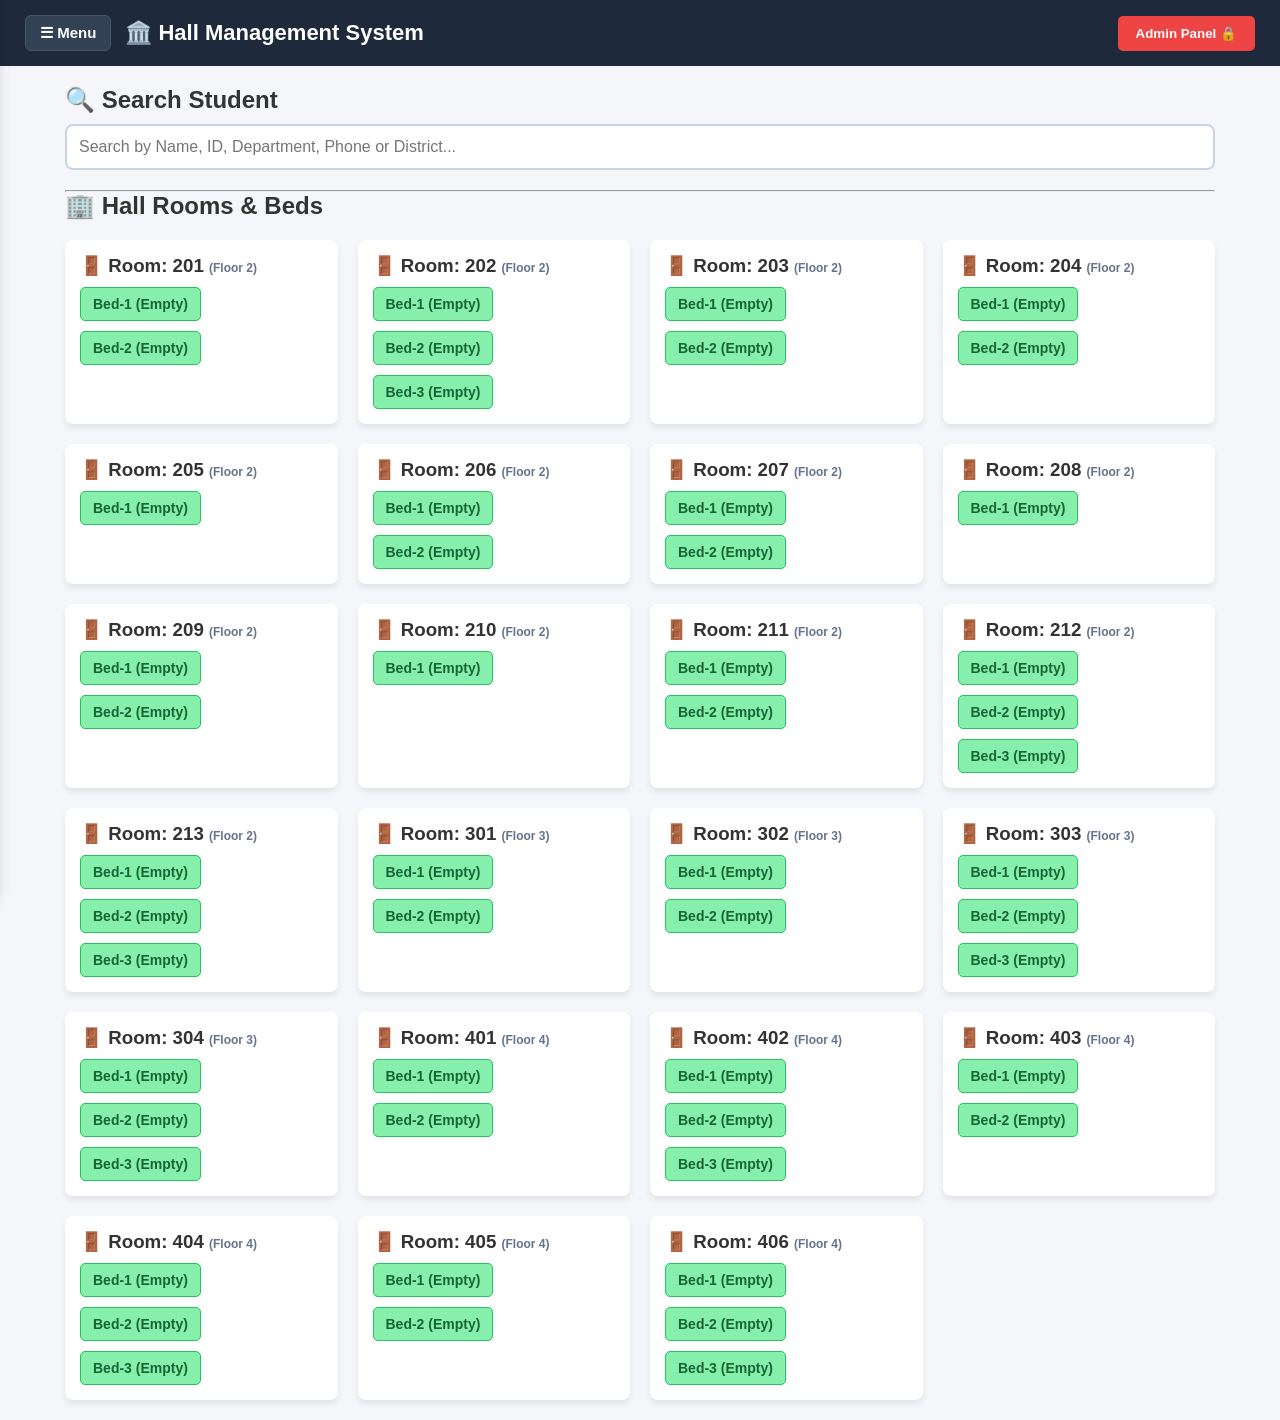
==== commit 8a3f2c64: "Add files via upload" ====
--- a/index.html
+++ b/index.html
@@ -61,5 +61,8 @@
   </div>
 
   <script src="script.js"></script>
+  <script src="https://cdn.jsdelivr.net/npm/@supabase/supabase-js@2"></script>
+<script src="supabase-config.js"></script>
+<script src="meal.js"></script>
 </body>
 </html>
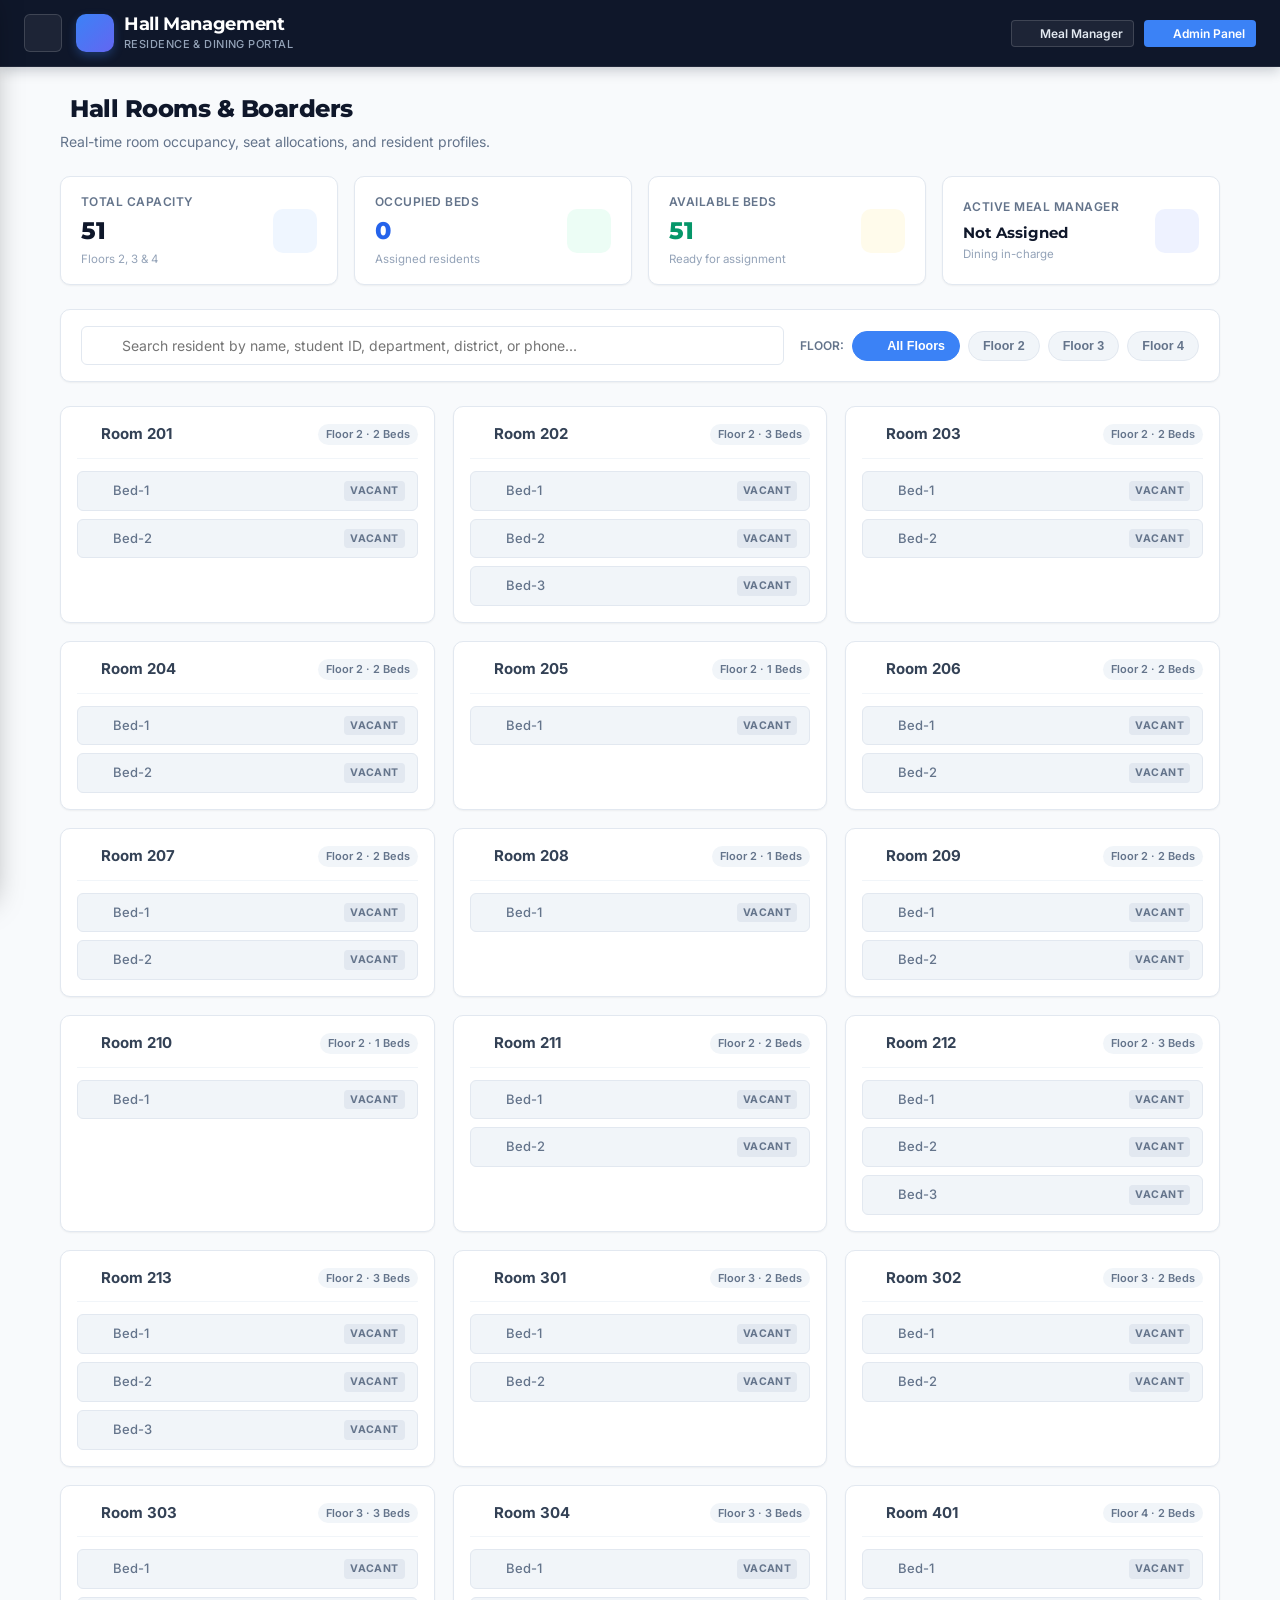
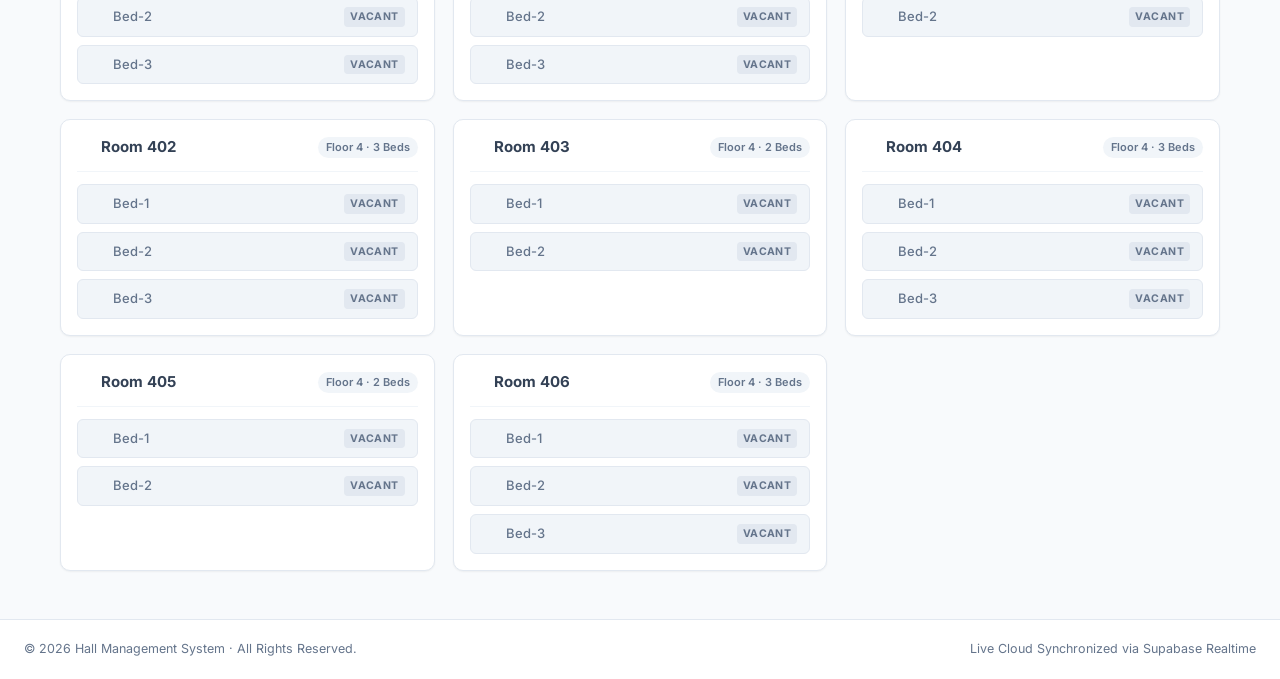
==== commit 454642b1: "Redesign website with Claude Design system, Lucide icons, Montserrat/Inter typography, and restructu" ====
--- a/index.html
+++ b/index.html
@@ -1,68 +1,203 @@
-<!DOCTYPE html>
-<html lang="bn">
-<head>
-  <meta charset="UTF-8">
-  <meta name="viewport" content="width=device-width, initial-scale=1.0">
-  <title>Hall Management System</title>
-  <link rel="stylesheet" href="style.css">
-</head>
-<body>
-
-  <div id="nav-overlay" class="nav-overlay" onclick="closeNavDrawer()"></div>
-  <aside id="left-drawer" class="left-drawer">
-    <div class="drawer-header">
-      <h3>🧭 Navigation</h3>
-      <button class="drawer-close" onclick="closeNavDrawer()">&times;</button>
-    </div>
-    <nav class="drawer-links">
-      <a href="index.html" class="active">🏠 Rooms & Beds</a>
-      <a href="meal.html">🍽️ Meal System</a>
-      <a href="meal-cost.html">🧾 Meal Total Cost</a>
-      <a href="meal-graph.html">📈 Meal Graph</a>
-      <a href="javascript:void(0)" onclick="goToAdminPage()">⚙️ Admin Panel</a>
-      <a href="javascript:void(0)" onclick="goToMealManagerPage()">👨‍🍳 Meal Manager</a>
-    </nav>
-  </aside>
-
-  <header>
-    <div class="header-left">
-      <button class="menu-btn" onclick="openNavDrawer()">☰ Menu</button>
-      <h1>🏛️ Hall Management System</h1>
-    </div>
-    <button id="admin-btn" onclick="goToAdminPage()">Admin Panel 🔒</button>
-  </header>
-
-  <div class="container">
-    <section class="search-section">
-      <h2>🔍 Search Student</h2>
-      <input type="text" id="search-input" onkeyup="searchStudent()" placeholder="Search by Name, ID, Department, Phone or District...">
-      <div id="search-results"></div>
-    </section>
-
-    <hr>
-
-    <section class="room-section">
-      <h2>🏢 Hall Rooms & Beds</h2>
-      <div id="room-list" class="room-grid"></div>
-    </section>
-  </div>
-
-  <div id="info-modal" class="modal">
-    <div class="modal-content" style="max-width: 550px;">
-      <span class="close-btn" onclick="closeInfoModal()">&times;</span>
-      <h2>👤 Student Information</h2>
-      <div id="student-details-container" style="display: flex; gap: 20px; align-items: center; margin-top: 15px; text-align: left;">
-        <div id="student-details" style="flex: 1;"></div>
-        <div id="student-image-box" style="width: 130px; text-align: center;">
-          <img id="st-profile-pic" src="" alt="Student Photo" style="width: 120px; height: 140px; object-fit: cover; border-radius: 8px; border: 2px solid #cbd5e1;">
-        </div>
-      </div>
-    </div>
-  </div>
-
-  <script src="script.js"></script>
-  <script src="https://cdn.jsdelivr.net/npm/@supabase/supabase-js@2"></script>
-<script src="supabase-config.js"></script>
-<script src="meal.js"></script>
-</body>
-</html>+<!DOCTYPE html>
+<html lang="en">
+<head>
+  <meta charset="UTF-8">
+  <meta name="viewport" content="width=device-width, initial-scale=1.0">
+  <title>Hall Residence & Boarders Directory | Hall Management</title>
+  <link rel="preconnect" href="https://fonts.googleapis.com">
+  <link rel="preconnect" href="https://fonts.gstatic.com" crossorigin>
+  <link href="https://fonts.googleapis.com/css2?family=Inter:wght@300;400;500;600;700&family=Montserrat:wght@500;600;700;800&display=swap" rel="stylesheet">
+  <link rel="stylesheet" href="css/main.css">
+</head>
+<body>
+
+  <!-- Navigation Drawer Backdrop -->
+  <div id="nav-overlay" class="nav-overlay" onclick="closeNavDrawer()"></div>
+
+  <!-- Off-Canvas Drawer -->
+  <aside id="left-drawer" class="left-drawer">
+    <div class="drawer-header">
+      <div class="drawer-title">
+        <div class="brand-icon" style="width:28px;height:28px;background:var(--primary);border-radius:var(--radius-xs);display:flex;align-items:center;justify-content:center;color:white;">
+          <i data-lucide="building" style="width:16px;height:16px;"></i>
+        </div>
+        <span>Hall Portal</span>
+      </div>
+      <button class="drawer-close" onclick="closeNavDrawer()" title="Close Drawer">
+        <i data-lucide="x"></i>
+      </button>
+    </div>
+
+    <nav class="drawer-links">
+      <div class="drawer-section-label">General</div>
+      <a href="index.html" class="active">
+        <i data-lucide="layout-grid"></i> Rooms & Beds
+      </a>
+      <a href="meal.html">
+        <i data-lucide="utensils"></i> Dining & Meals
+      </a>
+      <a href="meal-cost.html">
+        <i data-lucide="receipt"></i> Bazar Expenses
+      </a>
+      <a href="meal-graph.html">
+        <i data-lucide="line-chart"></i> Meal Analytics
+      </a>
+
+      <div class="drawer-section-label">Management</div>
+      <a href="javascript:void(0)" onclick="goToMealManagerPage()">
+        <i data-lucide="chef-hat"></i> Meal Manager Portal
+      </a>
+      <a href="javascript:void(0)" onclick="goToAdminPage()">
+        <i data-lucide="shield"></i> Provost Admin Console
+      </a>
+    </nav>
+
+    <div class="drawer-footer">
+      <div>Hall Management System &middot; v2.0</div>
+    </div>
+  </aside>
+
+  <!-- Sticky Top Header -->
+  <header class="app-header">
+    <div class="header-left">
+      <button class="btn btn-outline btn-icon" onclick="openNavDrawer()" title="Open Navigation Menu">
+        <i data-lucide="menu"></i>
+      </button>
+      <div class="brand-badge">
+        <div class="brand-icon">
+          <i data-lucide="building-2"></i>
+        </div>
+        <div class="brand-text">
+          <h1>Hall Management</h1>
+          <p>Residence & Dining Portal</p>
+        </div>
+      </div>
+    </div>
+
+    <div class="header-actions">
+      <button class="btn btn-outline btn-sm" onclick="goToMealManagerPage()">
+        <i data-lucide="chef-hat"></i> Meal Manager
+      </button>
+      <button class="btn btn-primary btn-sm" onclick="goToAdminPage()">
+        <i data-lucide="lock"></i> Admin Panel
+      </button>
+    </div>
+  </header>
+
+  <!-- Main Content -->
+  <main class="container">
+    <!-- Page Title -->
+    <div class="page-header">
+      <div class="page-title-wrap">
+        <h2><i data-lucide="layout-grid" style="color:var(--primary);"></i> Hall Rooms & Boarders</h2>
+        <p>Real-time room occupancy, seat allocations, and resident profiles.</p>
+      </div>
+    </div>
+
+    <!-- Stat Metrics Row -->
+    <div class="stats-grid">
+      <div class="stat-card">
+        <div class="stat-info">
+          <div class="stat-label">Total Capacity</div>
+          <div id="stat-total-seats" class="stat-value">--</div>
+          <div class="stat-sub">Floors 2, 3 & 4</div>
+        </div>
+        <div class="stat-icon primary">
+          <i data-lucide="building"></i>
+        </div>
+      </div>
+
+      <div class="stat-card">
+        <div class="stat-info">
+          <div class="stat-label">Occupied Beds</div>
+          <div id="stat-occupied-seats" class="stat-value" style="color:var(--primary-hover);">--</div>
+          <div class="stat-sub">Assigned residents</div>
+        </div>
+        <div class="stat-icon success">
+          <i data-lucide="user-check"></i>
+        </div>
+      </div>
+
+      <div class="stat-card">
+        <div class="stat-info">
+          <div class="stat-label">Available Beds</div>
+          <div id="stat-vacant-seats" class="stat-value" style="color:var(--success);">--</div>
+          <div class="stat-sub">Ready for assignment</div>
+        </div>
+        <div class="stat-icon warning">
+          <i data-lucide="bed"></i>
+        </div>
+      </div>
+
+      <div class="stat-card">
+        <div class="stat-info">
+          <div class="stat-label">Active Meal Manager</div>
+          <div id="stat-meal-manager" class="stat-value" style="font-size:15px; margin-top:6px; font-weight:700;">--</div>
+          <div class="stat-sub">Dining in-charge</div>
+        </div>
+        <div class="stat-icon accent">
+          <i data-lucide="star"></i>
+        </div>
+      </div>
+    </div>
+
+    <!-- Toolbar: Search & Floor Filter -->
+    <div class="toolbar-card">
+      <div class="search-box">
+        <i data-lucide="search"></i>
+        <input type="text" id="search-input" onkeyup="searchStudent()" placeholder="Search resident by name, student ID, department, district, or phone...">
+      </div>
+
+      <div class="filter-pills">
+        <span style="font-size:12px; font-weight:600; color:var(--text-muted); text-transform:uppercase;">Floor:</span>
+        <button class="pill-btn active" data-floor="all" onclick="filterFloor('all')">
+          <i data-lucide="layers"></i> All Floors
+        </button>
+        <button class="pill-btn" data-floor="2" onclick="filterFloor(2)">Floor 2</button>
+        <button class="pill-btn" data-floor="3" onclick="filterFloor(3)">Floor 3</button>
+        <button class="pill-btn" data-floor="4" onclick="filterFloor(4)">Floor 4</button>
+      </div>
+    </div>
+
+    <!-- Live Search Results Dropdown -->
+    <div id="search-results" style="margin-bottom: 24px;"></div>
+
+    <!-- Rooms Grid -->
+    <section>
+      <div id="room-list" class="room-grid"></div>
+    </section>
+  </main>
+
+  <!-- Student Info Modal -->
+  <div id="info-modal" class="modal-overlay">
+    <div class="modal-box">
+      <div class="modal-header">
+        <h3><i data-lucide="user" style="color:var(--primary);"></i> Resident Profile</h3>
+        <button class="modal-close-btn" onclick="closeInfoModal()" title="Close Profile">
+          <i data-lucide="x"></i>
+        </button>
+      </div>
+      <div class="modal-body">
+        <div style="display:flex; gap:20px; align-items:flex-start; flex-wrap:wrap;">
+          <div style="width:120px; flex-shrink:0; text-align:center;">
+            <img id="st-profile-pic" src="" alt="Boarder Photo" style="width:110px; height:130px; object-fit:cover; border-radius:var(--radius-md); border:1px solid var(--border); box-shadow:var(--shadow-xs);">
+          </div>
+          <div id="student-details" style="flex:1; min-width:200px;"></div>
+        </div>
+      </div>
+    </div>
+  </div>
+
+  <!-- App Footer -->
+  <footer class="app-footer">
+    <div>&copy; 2026 Hall Management System &middot; All Rights Reserved.</div>
+    <div>Live Cloud Synchronized via Supabase Realtime</div>
+  </footer>
+
+  <!-- Scripts -->
+  <script src="https://unpkg.com/lucide@latest"></script>
+  <script src="https://cdn.jsdelivr.net/npm/@supabase/supabase-js@2"></script>
+  <script src="js/supabase-config.js"></script>
+  <script src="js/script.js"></script>
+</body>
+</html>
--- a/css/main.css
+++ b/css/main.css
@@ -0,0 +1,1021 @@
+/* ============================================================
+   Hall Management System - Awesome Claude Design System
+   Fonts: Inter (Body) & Montserrat (Headings / Branding)
+   Icons: Lucide Icons
+   ============================================================ */
+
+@import url('https://fonts.googleapis.com/css2?family=Inter:wght@300;400;500;600;700&family=Montserrat:wght@500;600;700;800&display=swap');
+
+:root {
+  --font-heading: 'Montserrat', -apple-system, BlinkMacSystemFont, sans-serif;
+  --font-body: 'Inter', -apple-system, BlinkMacSystemFont, sans-serif;
+
+  --bg-body: #f8fafc;
+  --bg-surface: #ffffff;
+  --bg-surface-alt: #f1f5f9;
+  --bg-header: #0f172a;
+  --bg-drawer: #090d16;
+
+  --primary: #3b82f6;
+  --primary-hover: #2563eb;
+  --primary-light: #eff6ff;
+  --primary-border: #bfdbfe;
+
+  --accent: #6366f1;
+  --accent-light: #eef2ff;
+
+  --text-main: #0f172a;
+  --text-body: #334155;
+  --text-muted: #64748b;
+  --text-subtle: #94a3b8;
+  --text-on-dark: #f8fafc;
+
+  --border: #e2e8f0;
+  --border-light: #f1f5f9;
+  --border-focus: #93c5fd;
+
+  --success: #059669;
+  --success-light: #ecfdf5;
+  --success-border: #a7f3d0;
+  --success-text: #065f46;
+
+  --danger: #e11d48;
+  --danger-light: #fff1f2;
+  --danger-border: #fecdd3;
+  --danger-text: #9f1239;
+
+  --warning: #d97706;
+  --warning-light: #fffbeb;
+  --warning-border: #fde68a;
+  --warning-text: #92400e;
+
+  --radius-xs: 4px;
+  --radius-sm: 6px;
+  --radius-md: 10px;
+  --radius-lg: 14px;
+  --radius-full: 9999px;
+
+  --shadow-xs: 0 1px 2px 0 rgb(0 0 0 / 0.05);
+  --shadow-sm: 0 1px 3px 0 rgb(0 0 0 / 0.08), 0 1px 2px -1px rgb(0 0 0 / 0.08);
+  --shadow-md: 0 4px 6px -1px rgb(0 0 0 / 0.07), 0 2px 4px -2px rgb(0 0 0 / 0.07);
+  --shadow-lg: 0 10px 15px -3px rgb(0 0 0 / 0.08), 0 4px 6px -4px rgb(0 0 0 / 0.05);
+  --shadow-elevated: 0 20px 25px -5px rgb(0 0 0 / 0.1), 0 8px 10px -6px rgb(0 0 0 / 0.1);
+
+  --transition: all 0.2s cubic-bezier(0.16, 1, 0.3, 1);
+}
+
+/* Reset & Base */
+*, *::before, *::after {
+  box-sizing: border-box;
+  margin: 0;
+  padding: 0;
+}
+
+body {
+  font-family: var(--font-body);
+  background-color: var(--bg-body);
+  color: var(--text-body);
+  line-height: 1.5;
+  -webkit-font-smoothing: antialiased;
+  min-height: 100vh;
+  display: flex;
+  flex-direction: column;
+}
+
+h1, h2, h3, h4, h5, h6 {
+  font-family: var(--font-heading);
+  color: var(--text-main);
+  font-weight: 700;
+  letter-spacing: -0.02em;
+}
+
+a {
+  color: inherit;
+  text-decoration: none;
+}
+
+/* App Header */
+header.app-header {
+  background-color: var(--bg-header);
+  color: var(--text-on-dark);
+  padding: 14px 24px;
+  display: flex;
+  align-items: center;
+  justify-content: space-between;
+  position: sticky;
+  top: 0;
+  z-index: 100;
+  box-shadow: 0 4px 12px rgba(15, 23, 42, 0.2);
+  border-bottom: 1px solid rgba(255, 255, 255, 0.08);
+}
+
+.header-left {
+  display: flex;
+  align-items: center;
+  gap: 14px;
+}
+
+.brand-badge {
+  display: flex;
+  align-items: center;
+  gap: 10px;
+}
+
+.brand-badge .brand-icon {
+  width: 38px;
+  height: 38px;
+  background: linear-gradient(135deg, #3b82f6 0%, #6366f1 100%);
+  border-radius: var(--radius-md);
+  display: flex;
+  align-items: center;
+  justify-content: center;
+  color: white;
+  box-shadow: 0 4px 10px rgba(59, 130, 246, 0.3);
+}
+
+.brand-text h1 {
+  font-size: 18px;
+  color: #ffffff;
+  line-height: 1.2;
+}
+
+.brand-text p {
+  font-size: 11px;
+  color: var(--text-subtle);
+  font-weight: 500;
+  text-transform: uppercase;
+  letter-spacing: 0.04em;
+}
+
+.header-actions {
+  display: flex;
+  align-items: center;
+  gap: 10px;
+}
+
+/* Buttons */
+.btn {
+  display: inline-flex;
+  align-items: center;
+  justify-content: center;
+  gap: 8px;
+  padding: 8px 16px;
+  font-family: var(--font-body);
+  font-size: 13.5px;
+  font-weight: 600;
+  border-radius: var(--radius-sm);
+  border: 1px solid transparent;
+  cursor: pointer;
+  transition: var(--transition);
+  white-space: nowrap;
+}
+
+.btn i {
+  width: 16px;
+  height: 16px;
+}
+
+.btn-icon {
+  padding: 8px;
+  width: 38px;
+  height: 38px;
+  border-radius: var(--radius-sm);
+}
+
+.btn-primary {
+  background-color: var(--primary);
+  color: white;
+}
+.btn-primary:hover {
+  background-color: var(--primary-hover);
+  box-shadow: 0 4px 10px rgba(37, 99, 235, 0.25);
+}
+
+.btn-outline {
+  background: rgba(255, 255, 255, 0.06);
+  color: #e2e8f0;
+  border-color: rgba(255, 255, 255, 0.15);
+}
+.btn-outline:hover {
+  background: rgba(255, 255, 255, 0.12);
+  color: #ffffff;
+}
+
+.btn-danger {
+  background-color: var(--danger);
+  color: white;
+}
+.btn-danger:hover {
+  background-color: #be123c;
+}
+
+.btn-success {
+  background-color: var(--success);
+  color: white;
+}
+.btn-success:hover {
+  background-color: #047857;
+}
+
+.btn-ghost {
+  background: transparent;
+  color: var(--text-body);
+}
+.btn-ghost:hover {
+  background: var(--bg-surface-alt);
+  color: var(--text-main);
+}
+
+.btn-sm {
+  padding: 5px 10px;
+  font-size: 12px;
+  border-radius: var(--radius-xs);
+  gap: 4px;
+}
+.btn-sm i {
+  width: 14px;
+  height: 14px;
+}
+
+/* Off-canvas Navigation Drawer */
+.nav-overlay {
+  display: none;
+  position: fixed;
+  inset: 0;
+  background: rgba(15, 23, 42, 0.6);
+  backdrop-filter: blur(4px);
+  z-index: 1000;
+  opacity: 0;
+  transition: opacity 0.2s ease;
+}
+
+.nav-overlay.active {
+  display: block;
+  opacity: 1;
+}
+
+.left-drawer {
+  position: fixed;
+  top: 0;
+  left: -320px;
+  width: 300px;
+  height: 100%;
+  background: var(--bg-drawer);
+  color: #ffffff;
+  z-index: 1001;
+  transition: left 0.28s cubic-bezier(0.16, 1, 0.3, 1);
+  display: flex;
+  flex-direction: column;
+  box-shadow: 10px 0 30px rgba(0, 0, 0, 0.4);
+  border-right: 1px solid rgba(255, 255, 255, 0.08);
+}
+
+.left-drawer.open {
+  left: 0;
+}
+
+.drawer-header {
+  padding: 20px 22px;
+  display: flex;
+  align-items: center;
+  justify-content: space-between;
+  border-bottom: 1px solid rgba(255, 255, 255, 0.08);
+}
+
+.drawer-title {
+  display: flex;
+  align-items: center;
+  gap: 10px;
+  font-size: 16px;
+  font-weight: 700;
+  color: white;
+}
+
+.drawer-close {
+  background: transparent;
+  border: none;
+  color: var(--text-subtle);
+  cursor: pointer;
+  padding: 4px;
+  display: flex;
+  align-items: center;
+  border-radius: var(--radius-sm);
+  transition: var(--transition);
+}
+.drawer-close:hover {
+  color: white;
+  background: rgba(255, 255, 255, 0.1);
+}
+
+.drawer-links {
+  padding: 16px 14px;
+  display: flex;
+  flex-direction: column;
+  gap: 6px;
+  flex: 1;
+  overflow-y: auto;
+}
+
+.drawer-section-label {
+  font-size: 10.5px;
+  font-weight: 700;
+  text-transform: uppercase;
+  letter-spacing: 0.08em;
+  color: var(--text-subtle);
+  padding: 10px 12px 4px;
+}
+
+.drawer-links a {
+  display: flex;
+  align-items: center;
+  gap: 12px;
+  padding: 10px 14px;
+  border-radius: var(--radius-sm);
+  color: #cbd5e1;
+  font-size: 13.5px;
+  font-weight: 500;
+  transition: var(--transition);
+}
+
+.drawer-links a i {
+  width: 18px;
+  height: 18px;
+  color: var(--text-subtle);
+  transition: var(--transition);
+}
+
+.drawer-links a:hover {
+  background: rgba(255, 255, 255, 0.07);
+  color: #ffffff;
+}
+.drawer-links a:hover i {
+  color: var(--primary);
+}
+
+.drawer-links a.active {
+  background: var(--primary);
+  color: #ffffff;
+  font-weight: 600;
+}
+.drawer-links a.active i {
+  color: #ffffff;
+}
+
+.drawer-footer {
+  padding: 16px 20px;
+  border-top: 1px solid rgba(255, 255, 255, 0.08);
+  font-size: 11px;
+  color: var(--text-subtle);
+  text-align: center;
+}
+
+/* Layout Container */
+.container {
+  max-width: 1200px;
+  width: 100%;
+  margin: 0 auto;
+  padding: 24px 20px 48px;
+  flex: 1;
+}
+
+/* Page Header Block */
+.page-header {
+  display: flex;
+  justify-content: space-between;
+  align-items: flex-start;
+  margin-bottom: 24px;
+  flex-wrap: wrap;
+  gap: 16px;
+}
+
+.page-title-wrap h2 {
+  font-size: 24px;
+  font-weight: 800;
+  color: var(--text-main);
+  display: flex;
+  align-items: center;
+  gap: 10px;
+}
+
+.page-title-wrap p {
+  color: var(--text-muted);
+  font-size: 14px;
+  margin-top: 4px;
+}
+
+/* Stat & Metrics Row */
+.stats-grid {
+  display: grid;
+  grid-template-columns: repeat(auto-fit, minmax(210px, 1fr));
+  gap: 16px;
+  margin-bottom: 24px;
+}
+
+.stat-card {
+  background: var(--bg-surface);
+  border: 1px solid var(--border);
+  border-radius: var(--radius-md);
+  padding: 16px 20px;
+  box-shadow: var(--shadow-xs);
+  display: flex;
+  align-items: center;
+  justify-content: space-between;
+  transition: var(--transition);
+}
+.stat-card:hover {
+  box-shadow: var(--shadow-sm);
+  border-color: #cbd5e1;
+}
+
+.stat-info .stat-label {
+  font-size: 12px;
+  font-weight: 600;
+  text-transform: uppercase;
+  letter-spacing: 0.04em;
+  color: var(--text-muted);
+}
+
+.stat-info .stat-value {
+  font-size: 24px;
+  font-weight: 800;
+  font-family: var(--font-heading);
+  color: var(--text-main);
+  margin-top: 2px;
+}
+
+.stat-info .stat-sub {
+  font-size: 11.5px;
+  color: var(--text-subtle);
+  margin-top: 2px;
+}
+
+.stat-icon {
+  width: 44px;
+  height: 44px;
+  border-radius: var(--radius-md);
+  display: flex;
+  align-items: center;
+  justify-content: center;
+}
+.stat-icon.primary { background: var(--primary-light); color: var(--primary); }
+.stat-icon.success { background: var(--success-light); color: var(--success); }
+.stat-icon.danger { background: var(--danger-light); color: var(--danger); }
+.stat-icon.warning { background: var(--warning-light); color: var(--warning); }
+.stat-icon.accent { background: var(--accent-light); color: var(--accent); }
+
+/* Control & Filter Bars */
+.toolbar-card {
+  background: var(--bg-surface);
+  border: 1px solid var(--border);
+  border-radius: var(--radius-md);
+  padding: 16px 20px;
+  margin-bottom: 24px;
+  box-shadow: var(--shadow-xs);
+  display: flex;
+  align-items: center;
+  justify-content: space-between;
+  gap: 16px;
+  flex-wrap: wrap;
+}
+
+.search-box {
+  position: relative;
+  flex: 1;
+  min-width: 260px;
+}
+
+.search-box i {
+  position: absolute;
+  left: 14px;
+  top: 50%;
+  transform: translateY(-50%);
+  width: 17px;
+  height: 17px;
+  color: var(--text-subtle);
+  pointer-events: none;
+}
+
+.search-box input {
+  width: 100%;
+  padding: 10px 14px 10px 40px;
+  font-family: var(--font-body);
+  font-size: 14px;
+  border: 1px solid var(--border);
+  border-radius: var(--radius-sm);
+  background: var(--bg-surface);
+  color: var(--text-main);
+  transition: var(--transition);
+}
+.search-box input:focus {
+  outline: none;
+  border-color: var(--primary);
+  box-shadow: 0 0 0 3px rgba(59, 130, 246, 0.15);
+}
+
+.filter-pills {
+  display: flex;
+  align-items: center;
+  gap: 8px;
+  flex-wrap: wrap;
+}
+
+.pill-btn {
+  padding: 7px 14px;
+  border-radius: var(--radius-full);
+  font-size: 12.5px;
+  font-weight: 600;
+  background: var(--bg-surface-alt);
+  border: 1px solid var(--border);
+  color: var(--text-muted);
+  cursor: pointer;
+  transition: var(--transition);
+  display: inline-flex;
+  align-items: center;
+  gap: 6px;
+}
+.pill-btn i { width: 14px; height: 14px; }
+.pill-btn:hover {
+  background: #e2e8f0;
+  color: var(--text-main);
+}
+.pill-btn.active {
+  background: var(--primary);
+  border-color: var(--primary);
+  color: white;
+}
+
+/* Floor Groups & Room Cards */
+.floor-section {
+  margin-bottom: 32px;
+}
+
+.floor-heading {
+  display: flex;
+  align-items: center;
+  gap: 10px;
+  font-size: 16px;
+  font-weight: 700;
+  color: var(--text-muted);
+  margin-bottom: 14px;
+  text-transform: uppercase;
+  letter-spacing: 0.05em;
+}
+.floor-heading i {
+  color: var(--primary);
+  width: 18px;
+  height: 18px;
+}
+
+.room-grid {
+  display: grid;
+  grid-template-columns: repeat(auto-fill, minmax(280px, 1fr));
+  gap: 18px;
+}
+
+.room-card {
+  background: var(--bg-surface);
+  border: 1px solid var(--border);
+  border-radius: var(--radius-md);
+  padding: 16px;
+  box-shadow: var(--shadow-xs);
+  transition: var(--transition);
+  display: flex;
+  flex-direction: column;
+}
+.room-card:hover {
+  box-shadow: var(--shadow-sm);
+  border-color: #cbd5e1;
+}
+
+.room-card-header {
+  display: flex;
+  align-items: center;
+  justify-content: space-between;
+  padding-bottom: 12px;
+  border-bottom: 1px solid var(--border-light);
+  margin-bottom: 12px;
+}
+
+.room-card-title {
+  display: flex;
+  align-items: center;
+  gap: 8px;
+  font-size: 15px;
+  font-weight: 700;
+}
+.room-card-title i {
+  width: 16px;
+  height: 16px;
+  color: var(--primary);
+}
+
+.room-capacity {
+  font-size: 11px;
+  font-weight: 600;
+  padding: 2px 8px;
+  border-radius: var(--radius-full);
+  background: var(--bg-surface-alt);
+  color: var(--text-muted);
+}
+
+.bed-container {
+  display: flex;
+  flex-direction: column;
+  gap: 8px;
+}
+
+.bed-chip {
+  padding: 9px 12px;
+  border-radius: var(--radius-sm);
+  display: flex;
+  align-items: center;
+  justify-content: space-between;
+  cursor: pointer;
+  transition: var(--transition);
+  border: 1px solid transparent;
+  font-size: 13px;
+  font-weight: 500;
+}
+
+.bed-chip.empty {
+  background: var(--bg-surface-alt);
+  color: var(--text-muted);
+  border-color: var(--border);
+}
+.bed-chip.empty:hover {
+  background: #e2e8f0;
+  color: var(--text-main);
+}
+
+.bed-chip.occupied {
+  background: var(--primary-light);
+  color: var(--primary-hover);
+  border-color: var(--primary-border);
+  font-weight: 600;
+}
+.bed-chip.occupied:hover {
+  background: #dbeafe;
+}
+
+.bed-chip.occupied.has-manager {
+  background: var(--warning-light);
+  color: var(--warning-text);
+  border-color: var(--warning-border);
+}
+
+.bed-chip-left {
+  display: flex;
+  align-items: center;
+  gap: 8px;
+}
+.bed-chip-left i {
+  width: 15px;
+  height: 15px;
+}
+
+.bed-chip-badge {
+  font-size: 10.5px;
+  font-weight: 700;
+  text-transform: uppercase;
+  letter-spacing: 0.04em;
+  padding: 2px 6px;
+  border-radius: var(--radius-xs);
+}
+.bed-chip.empty .bed-chip-badge {
+  background: #e2e8f0;
+  color: var(--text-muted);
+}
+.bed-chip.occupied .bed-chip-badge {
+  background: #bfdbfe;
+  color: #1e40af;
+}
+
+/* Modern Data Table */
+.table-card {
+  background: var(--bg-surface);
+  border: 1px solid var(--border);
+  border-radius: var(--radius-md);
+  box-shadow: var(--shadow-xs);
+  overflow: hidden;
+  margin-bottom: 24px;
+}
+
+.table-responsive {
+  width: 100%;
+  overflow-x: auto;
+}
+
+table.data-table {
+  width: 100%;
+  border-collapse: collapse;
+  text-align: left;
+}
+
+table.data-table th {
+  background: var(--bg-surface-alt);
+  color: var(--text-muted);
+  font-family: var(--font-heading);
+  font-size: 11px;
+  font-weight: 700;
+  text-transform: uppercase;
+  letter-spacing: 0.06em;
+  padding: 12px 18px;
+  border-bottom: 1px solid var(--border);
+}
+
+table.data-table td {
+  padding: 14px 18px;
+  border-bottom: 1px solid var(--border-light);
+  font-size: 13.5px;
+  color: var(--text-body);
+  vertical-align: middle;
+}
+
+table.data-table tr:last-child td {
+  border-bottom: none;
+}
+
+table.data-table tr:hover td {
+  background: #fafbfc;
+}
+
+/* Status Badges */
+.badge {
+  display: inline-flex;
+  align-items: center;
+  gap: 5px;
+  padding: 3px 8px;
+  border-radius: var(--radius-full);
+  font-size: 11.5px;
+  font-weight: 600;
+  line-height: 1;
+}
+
+.badge-on {
+  background: var(--success-light);
+  color: var(--success-text);
+  border: 1px solid var(--success-border);
+}
+
+.badge-off {
+  background: var(--danger-light);
+  color: var(--danger-text);
+  border: 1px solid var(--danger-border);
+}
+
+.badge-manager {
+  background: var(--warning-light);
+  color: var(--warning-text);
+  border: 1px solid var(--warning-border);
+}
+
+.badge-ext {
+  background: var(--accent-light);
+  color: var(--accent);
+  border: 1px solid #c7d2fe;
+}
+
+/* Balance Indicators */
+.balance-positive {
+  color: var(--success);
+  font-weight: 700;
+}
+.balance-negative {
+  color: var(--danger);
+  font-weight: 700;
+}
+
+/* Modals */
+.modal-overlay {
+  display: none;
+  position: fixed;
+  inset: 0;
+  background: rgba(15, 23, 42, 0.6);
+  backdrop-filter: blur(4px);
+  z-index: 2000;
+  align-items: center;
+  justify-content: center;
+  padding: 20px;
+}
+
+.modal-overlay.active {
+  display: flex;
+}
+
+.modal-box {
+  background: var(--bg-surface);
+  border: 1px solid var(--border);
+  border-radius: var(--radius-lg);
+  box-shadow: var(--shadow-elevated);
+  width: 100%;
+  max-width: 520px;
+  max-height: 90vh;
+  overflow-y: auto;
+  position: relative;
+  display: flex;
+  flex-direction: column;
+}
+
+.modal-header {
+  padding: 18px 24px;
+  border-bottom: 1px solid var(--border);
+  display: flex;
+  align-items: center;
+  justify-content: space-between;
+}
+
+.modal-header h3 {
+  font-size: 17px;
+  font-weight: 700;
+  display: flex;
+  align-items: center;
+  gap: 8px;
+}
+
+.modal-close-btn {
+  background: transparent;
+  border: none;
+  color: var(--text-subtle);
+  cursor: pointer;
+  padding: 6px;
+  border-radius: var(--radius-sm);
+  display: flex;
+  align-items: center;
+  transition: var(--transition);
+}
+.modal-close-btn:hover {
+  background: var(--bg-surface-alt);
+  color: var(--text-main);
+}
+
+.modal-body {
+  padding: 24px;
+}
+
+/* Form Styles */
+.form-group {
+  margin-bottom: 16px;
+}
+
+.form-label {
+  display: block;
+  font-size: 12.5px;
+  font-weight: 600;
+  color: var(--text-main);
+  margin-bottom: 6px;
+}
+
+.form-control {
+  width: 100%;
+  padding: 10px 14px;
+  font-family: var(--font-body);
+  font-size: 14px;
+  border: 1px solid var(--border);
+  border-radius: var(--radius-sm);
+  background: var(--bg-surface);
+  color: var(--text-main);
+  transition: var(--transition);
+}
+.form-control:focus {
+  outline: none;
+  border-color: var(--primary);
+  box-shadow: 0 0 0 3px rgba(59, 130, 246, 0.15);
+}
+
+.form-row {
+  display: grid;
+  grid-template-columns: 1fr 1fr;
+  gap: 14px;
+}
+
+/* Admin Grid Layout */
+.admin-layout {
+  display: grid;
+  grid-template-columns: 1fr 340px;
+  gap: 24px;
+}
+
+@media (max-width: 992px) {
+  .admin-layout {
+    grid-template-columns: 1fr;
+  }
+}
+
+.admin-card {
+  background: var(--bg-surface);
+  border: 1px solid var(--border);
+  border-radius: var(--radius-md);
+  padding: 20px;
+  box-shadow: var(--shadow-xs);
+  margin-bottom: 24px;
+}
+
+.admin-room-grid {
+  display: grid;
+  grid-template-columns: repeat(auto-fill, minmax(130px, 1fr));
+  gap: 10px;
+  margin-top: 10px;
+}
+
+.bed-select-btn {
+  padding: 9px 8px;
+  border-radius: var(--radius-sm);
+  font-size: 12px;
+  font-weight: 600;
+  cursor: pointer;
+  text-align: center;
+  transition: var(--transition);
+  border: 1px solid var(--border);
+  background: var(--bg-surface-alt);
+  color: var(--text-muted);
+}
+.bed-select-btn.occupied {
+  background: var(--primary-light);
+  color: var(--primary-hover);
+  border-color: var(--primary-border);
+}
+.bed-select-btn.selected {
+  outline: 2px solid var(--primary);
+  outline-offset: 1px;
+}
+
+.fee-list-row {
+  display: flex;
+  align-items: center;
+  justify-content: space-between;
+  padding: 10px 14px;
+  border-bottom: 1px solid var(--border-light);
+  font-size: 13px;
+}
+.fee-list-row:last-child {
+  border-bottom: none;
+}
+
+.btn-plus-fee {
+  width: 28px;
+  height: 28px;
+  border-radius: var(--radius-sm);
+  background: var(--success);
+  color: white;
+  border: none;
+  font-size: 16px;
+  display: flex;
+  align-items: center;
+  justify-content: center;
+  cursor: pointer;
+  transition: var(--transition);
+}
+.btn-plus-fee:hover {
+  background: #047857;
+}
+
+/* Meal Manager Action Controls */
+.action-grid {
+  display: grid;
+  grid-template-columns: repeat(auto-fill, minmax(280px, 1fr));
+  gap: 16px;
+  margin-bottom: 24px;
+}
+
+.action-card {
+  background: var(--bg-surface);
+  border: 1px solid var(--border);
+  border-radius: var(--radius-md);
+  padding: 18px;
+  box-shadow: var(--shadow-xs);
+}
+
+.action-card h4 {
+  font-size: 14px;
+  margin-bottom: 12px;
+  display: flex;
+  align-items: center;
+  gap: 8px;
+}
+
+/* Footer */
+footer.app-footer {
+  margin-top: auto;
+  padding: 20px 24px;
+  border-top: 1px solid var(--border);
+  background: var(--bg-surface);
+  color: var(--text-muted);
+  font-size: 12.5px;
+  display: flex;
+  align-items: center;
+  justify-content: space-between;
+  flex-wrap: wrap;
+  gap: 10px;
+}
+
+@media (max-width: 640px) {
+  header.app-header {
+    padding: 12px 16px;
+  }
+  .container {
+    padding: 16px 14px 32px;
+  }
+  .form-row {
+    grid-template-columns: 1fr;
+  }
+}
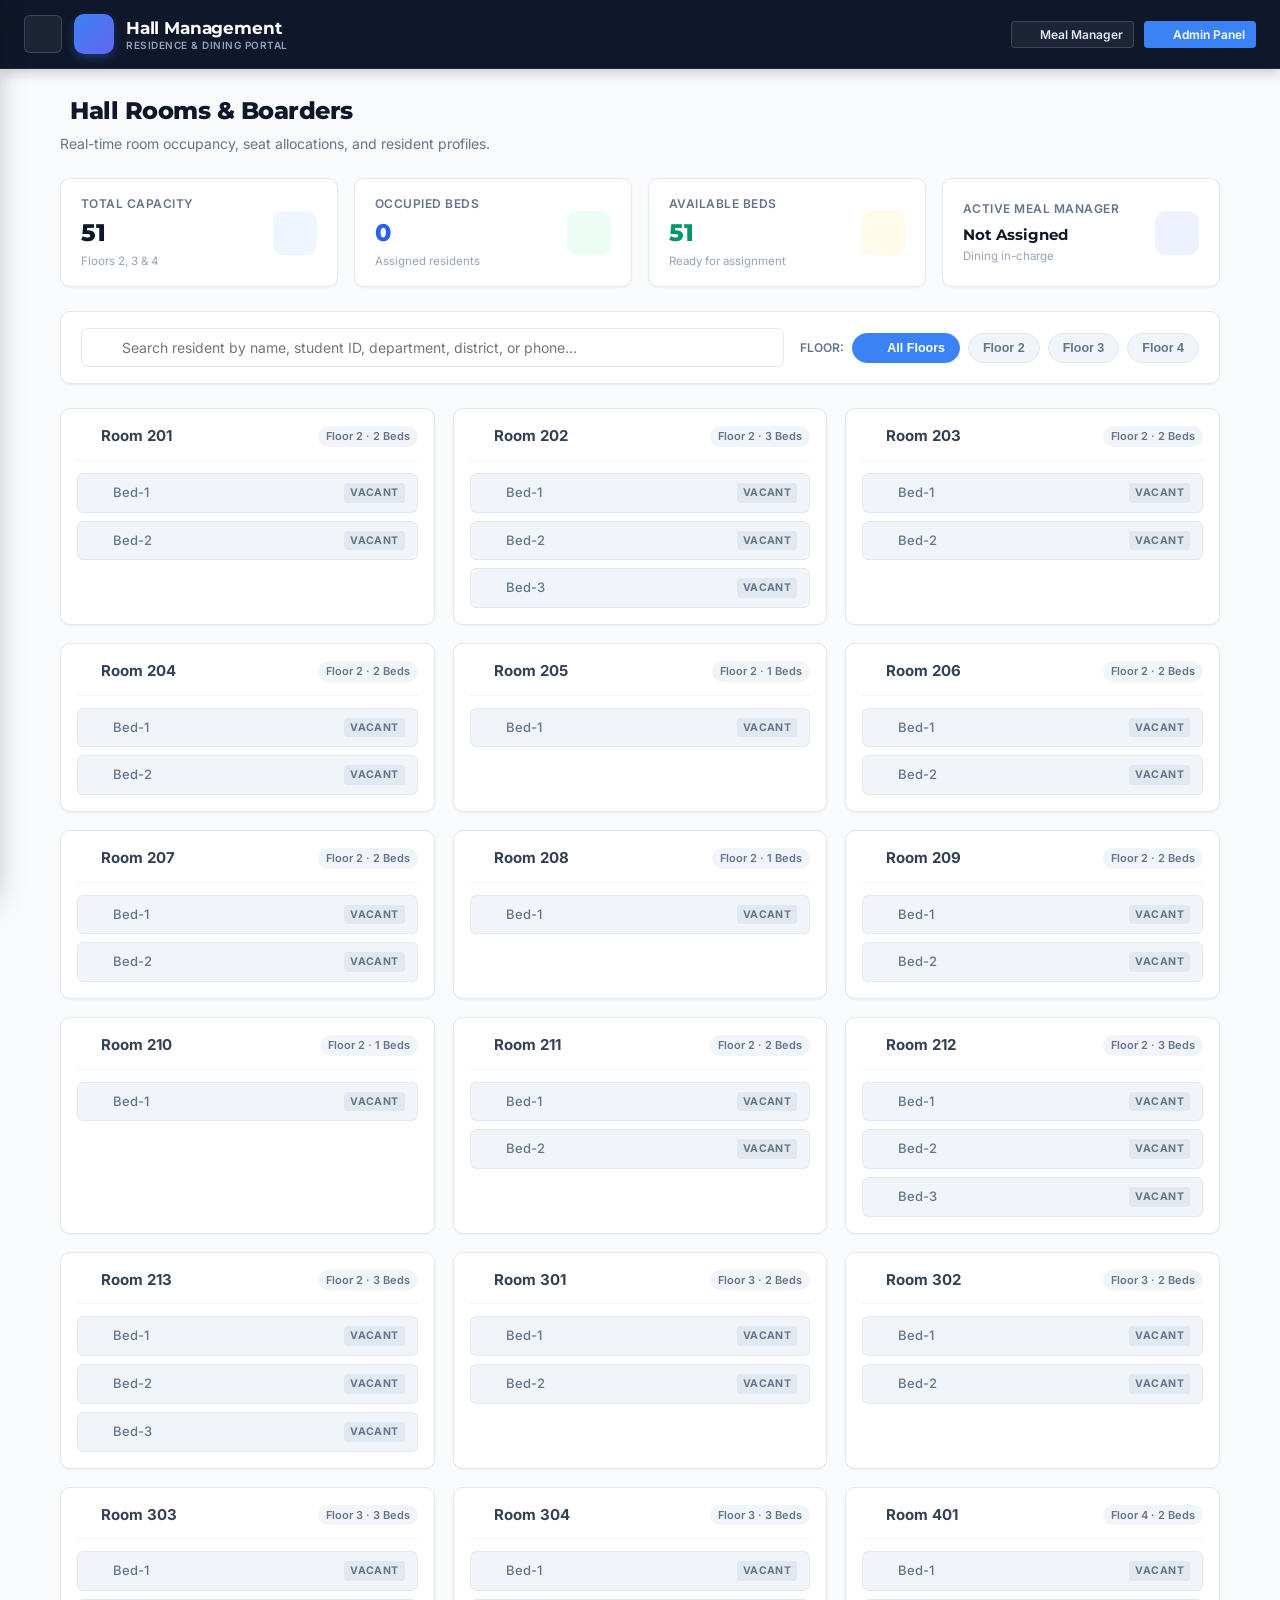
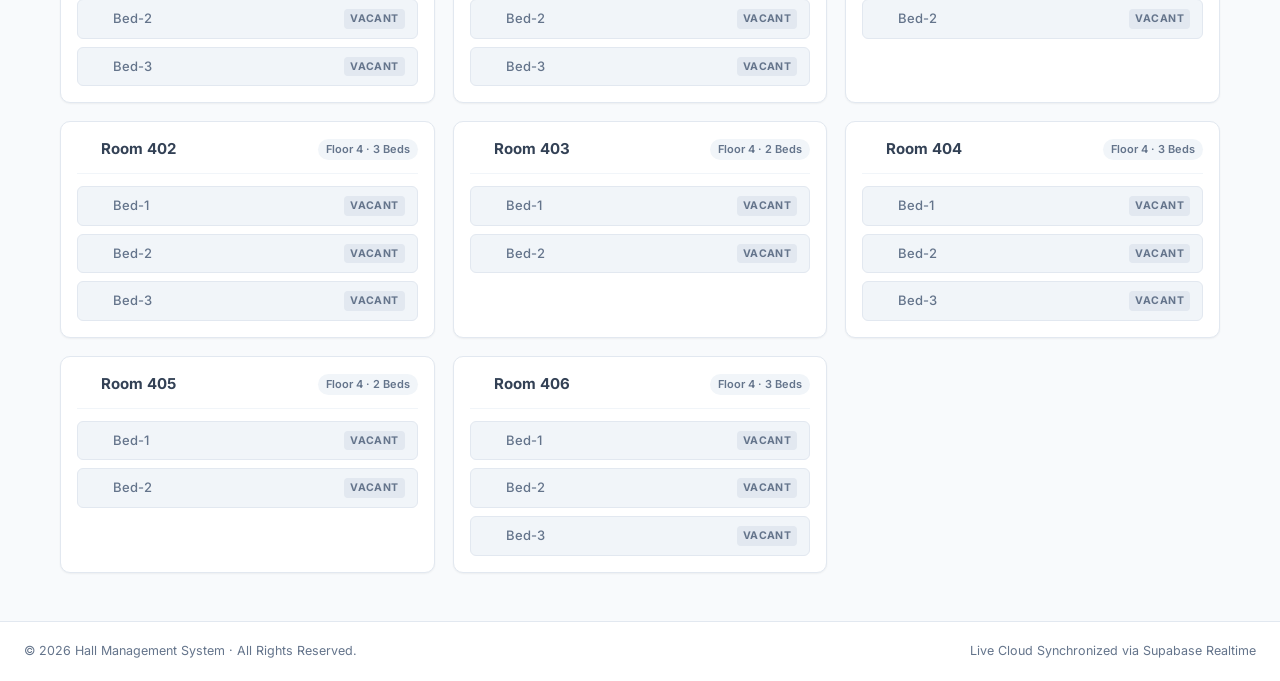
==== commit 1523641a: "Fix header logo alignment, responsive mobile navigation, icon rendering, and replace all browser dia" ====
--- a/index.html
+++ b/index.html
@@ -76,10 +76,10 @@
 
     <div class="header-actions">
       <button class="btn btn-outline btn-sm" onclick="goToMealManagerPage()">
-        <i data-lucide="chef-hat"></i> Meal Manager
+        <i data-lucide="chef-hat"></i> <span class="nav-btn-text">Meal Manager</span>
       </button>
       <button class="btn btn-primary btn-sm" onclick="goToAdminPage()">
-        <i data-lucide="lock"></i> Admin Panel
+        <i data-lucide="lock"></i> <span class="nav-btn-text">Admin Panel</span>
       </button>
     </div>
   </header>
@@ -198,6 +198,7 @@
   <script src="https://unpkg.com/lucide@latest"></script>
   <script src="https://cdn.jsdelivr.net/npm/@supabase/supabase-js@2"></script>
   <script src="js/supabase-config.js"></script>
+  <script src="js/prompt.js"></script>
   <script src="js/script.js"></script>
 </body>
 </html>
--- a/css/main.css
+++ b/css/main.css
@@ -112,18 +112,26 @@
 .header-left {
   display: flex;
   align-items: center;
-  gap: 14px;
+  gap: 12px;
+  flex-wrap: nowrap;
+  flex-shrink: 0;
+  min-width: 0;
 }
 
 .brand-badge {
   display: flex;
   align-items: center;
-  gap: 10px;
+  gap: 12px;
+  flex-wrap: nowrap;
+  text-decoration: none;
+  min-width: 0;
 }
 
 .brand-badge .brand-icon {
-  width: 38px;
-  height: 38px;
+  width: 40px;
+  height: 40px;
+  min-width: 40px;
+  max-width: 40px;
   background: linear-gradient(135deg, #3b82f6 0%, #6366f1 100%);
   border-radius: var(--radius-md);
   display: flex;
@@ -131,26 +139,97 @@
   justify-content: center;
   color: white;
   box-shadow: 0 4px 10px rgba(59, 130, 246, 0.3);
+  flex-shrink: 0;
+}
+
+.brand-badge .brand-icon i,
+.brand-badge .brand-icon svg {
+  width: 20px;
+  height: 20px;
+}
+
+.brand-text {
+  display: flex;
+  flex-direction: column;
+  justify-content: center;
+  min-width: 0;
+  white-space: nowrap;
 }
 
 .brand-text h1 {
-  font-size: 18px;
+  font-size: 17px;
   color: #ffffff;
   line-height: 1.2;
+  margin: 0;
+  font-weight: 700;
+  letter-spacing: -0.01em;
 }
 
 .brand-text p {
-  font-size: 11px;
+  font-size: 10px;
   color: var(--text-subtle);
-  font-weight: 500;
+  font-weight: 600;
   text-transform: uppercase;
-  letter-spacing: 0.04em;
+  letter-spacing: 0.05em;
+  margin: 2px 0 0;
+  line-height: 1;
 }
 
 .header-actions {
   display: flex;
   align-items: center;
   gap: 10px;
+  flex-shrink: 0;
+}
+
+@media (max-width: 640px) {
+  header.app-header {
+    padding: 10px 14px;
+    gap: 8px;
+  }
+  .header-left {
+    gap: 8px;
+    flex-wrap: nowrap;
+  }
+  .brand-badge {
+    gap: 8px;
+    flex-wrap: nowrap;
+  }
+  .brand-badge .brand-icon {
+    width: 32px;
+    height: 32px;
+    min-width: 32px;
+    max-width: 32px;
+    border-radius: var(--radius-sm);
+  }
+  .brand-badge .brand-icon i,
+  .brand-badge .brand-icon svg {
+    width: 17px;
+    height: 17px;
+  }
+  .brand-text h1 {
+    font-size: 14px;
+  }
+  .brand-text p {
+    font-size: 8.5px;
+  }
+  .header-actions {
+    gap: 6px;
+    flex-wrap: nowrap;
+  }
+  .header-actions .btn-sm {
+    padding: 6px 10px;
+    font-size: 12px;
+  }
+}
+
+@media (max-width: 480px) {
+  .header-actions .nav-btn-text {
+    display: none;
+  }
+  .header-actions .btn-sm {
+    padding: 6px 8px;
+  }
 }
 
 /* Buttons */
@@ -378,6 +457,49 @@
   flex: 1;
 }
 
+/* Responsive Grids */
+.room-grid,
+.stats-grid,
+.action-grid {
+  display: grid;
+  grid-template-columns: repeat(auto-fit, minmax(200px, 1fr));
+  gap: 1.5rem;
+}
+
+/* Table Responsiveness */
+.table-responsive {
+  width: 100%;
+  overflow-x: auto;
+  -webkit-overflow-scrolling: touch;
+}
+
+@media (max-width: 600px) {
+  .room-grid,
+  .stats-grid,
+  .action-grid {
+    grid-template-columns: 1fr;
+  }
+  .page-header {
+    flex-direction: column;
+    align-items: stretch;
+  }
+  .header-actions {
+    justify-content: flex-start;
+    flex-wrap: wrap;
+  }
+  .header-left {
+    gap: 8px;
+  }
+}
+
+.container {
+  max-width: 1200px;
+  width: 100%;
+  margin: 0 auto;
+  padding: 24px 20px 48px;
+  flex: 1;
+}
+
 /* Page Header Block */
 .page-header {
   display: flex;
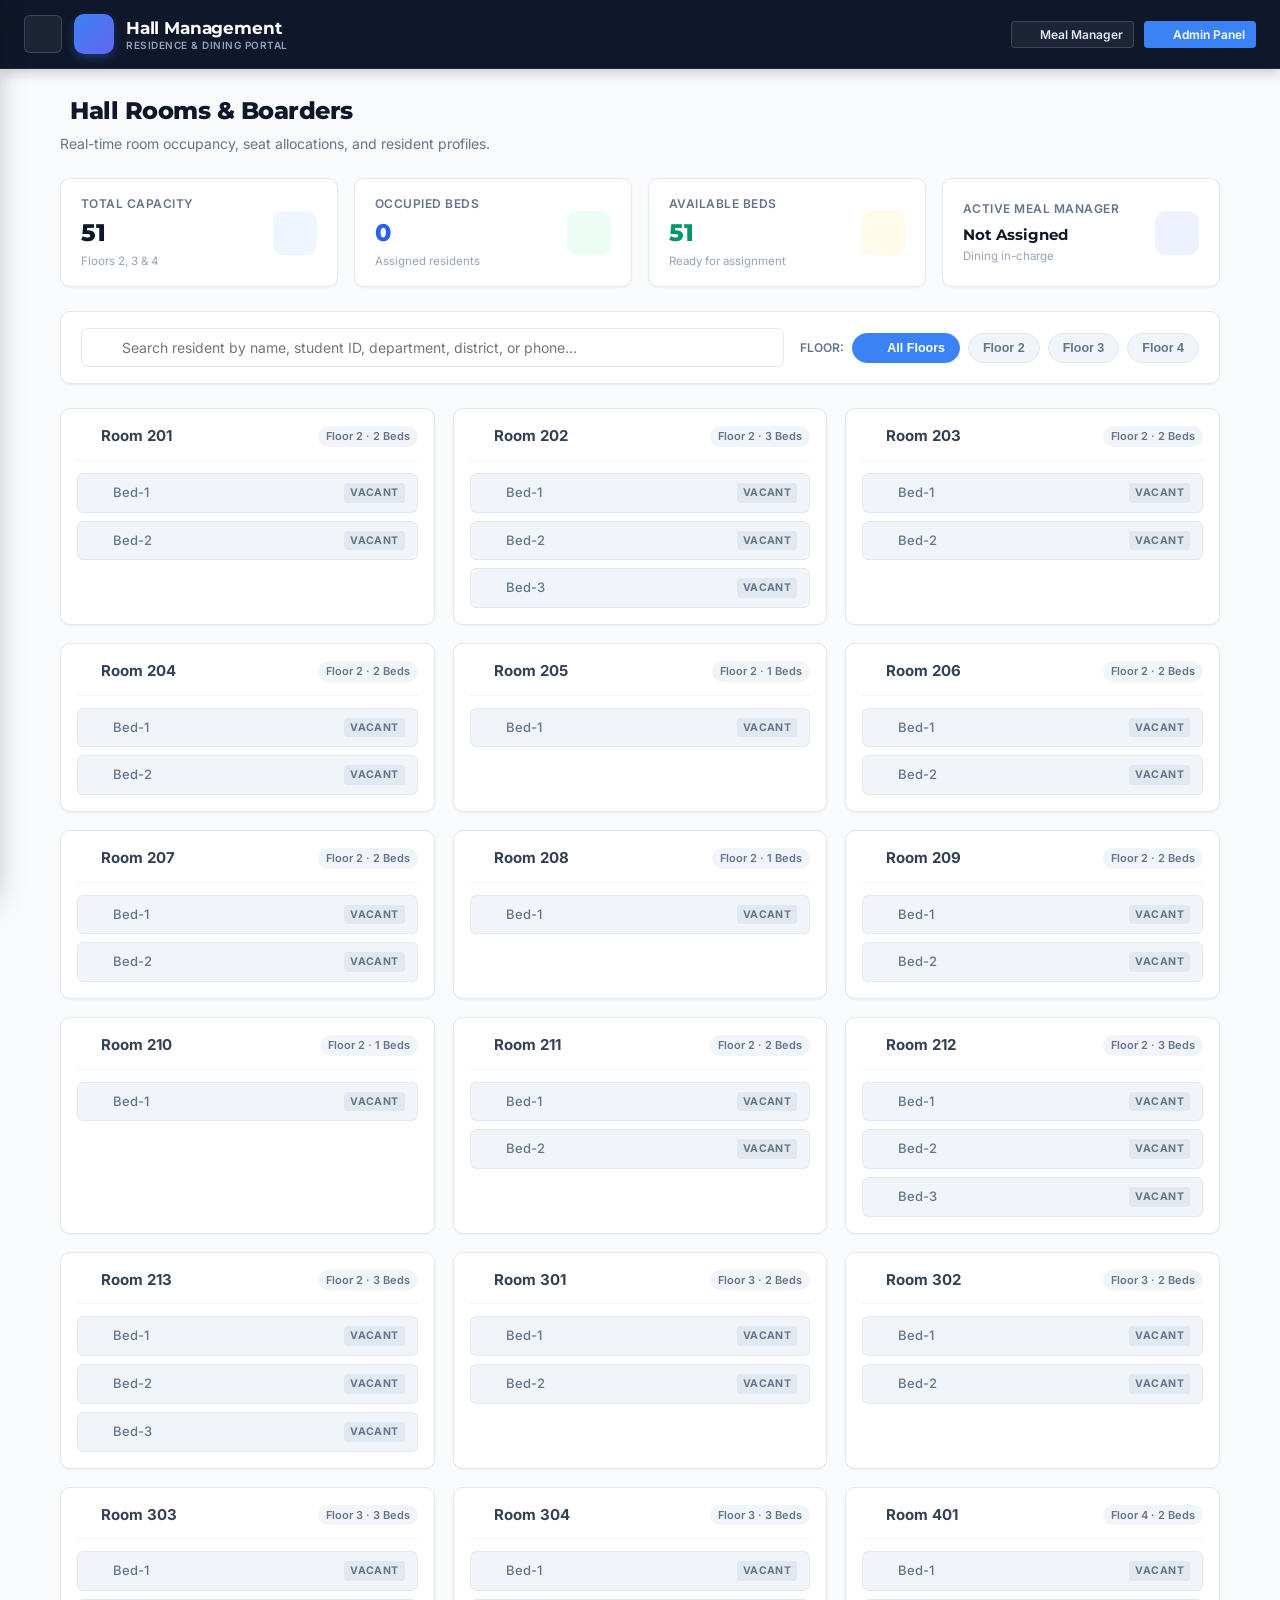
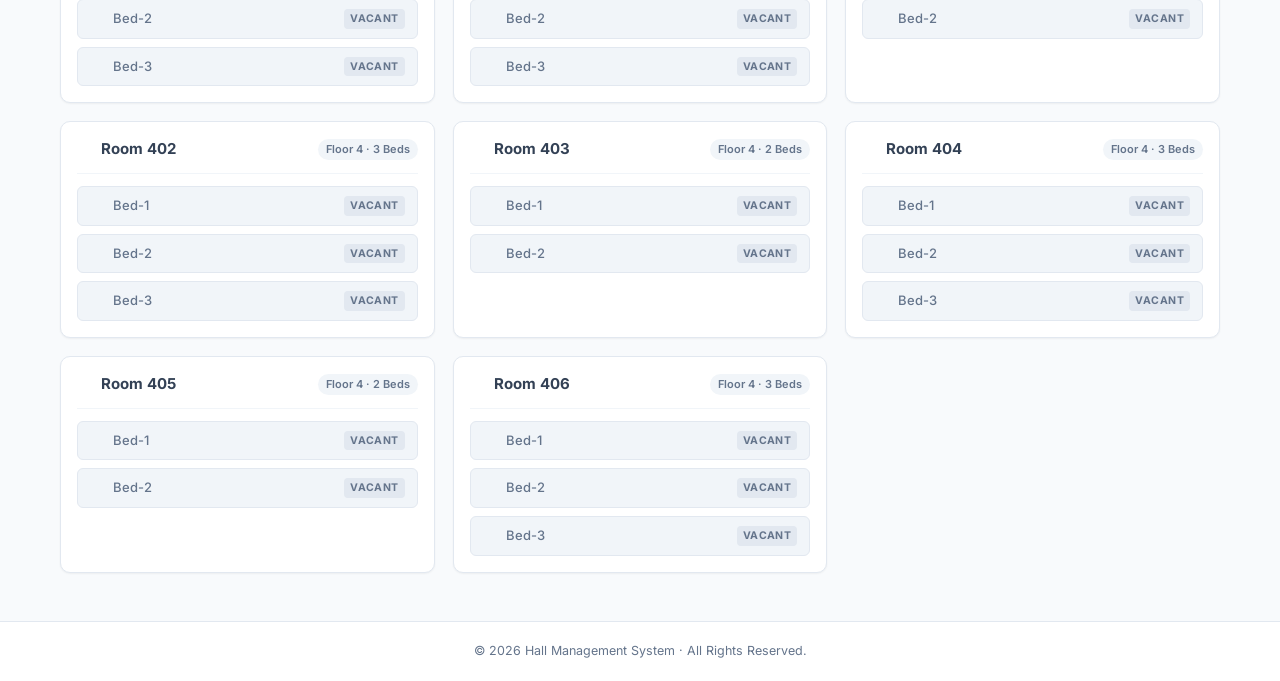
==== commit 66754a0d: "Remove realtime cloud sync text from footer and center-align footer copyright" ====
--- a/index.html
+++ b/index.html
@@ -191,7 +191,6 @@
   <!-- App Footer -->
   <footer class="app-footer">
     <div>&copy; 2026 Hall Management System &middot; All Rights Reserved.</div>
-    <div>Live Cloud Synchronized via Supabase Realtime</div>
   </footer>
 
   <!-- Scripts -->
--- a/css/main.css
+++ b/css/main.css
@@ -1125,7 +1125,8 @@
   font-size: 12.5px;
   display: flex;
   align-items: center;
-  justify-content: space-between;
+  justify-content: center;
+  text-align: center;
   flex-wrap: wrap;
   gap: 10px;
 }
